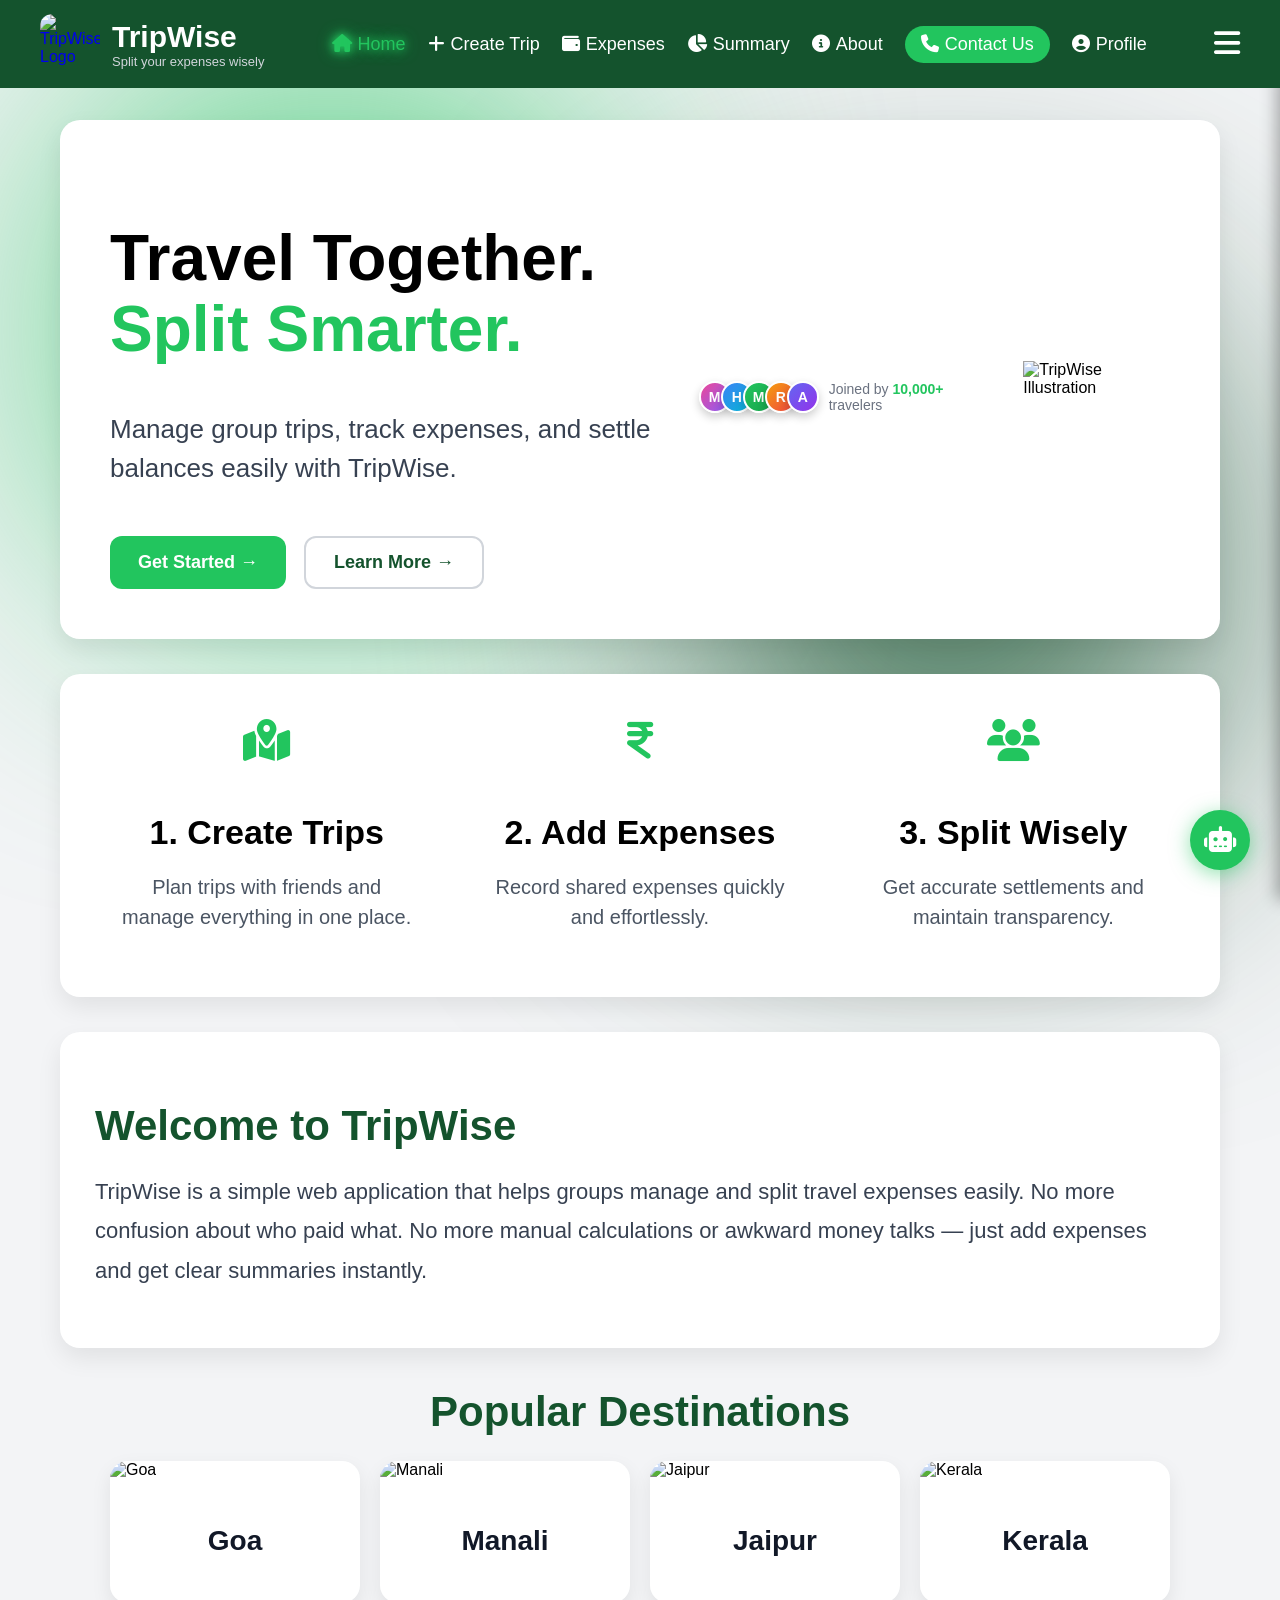
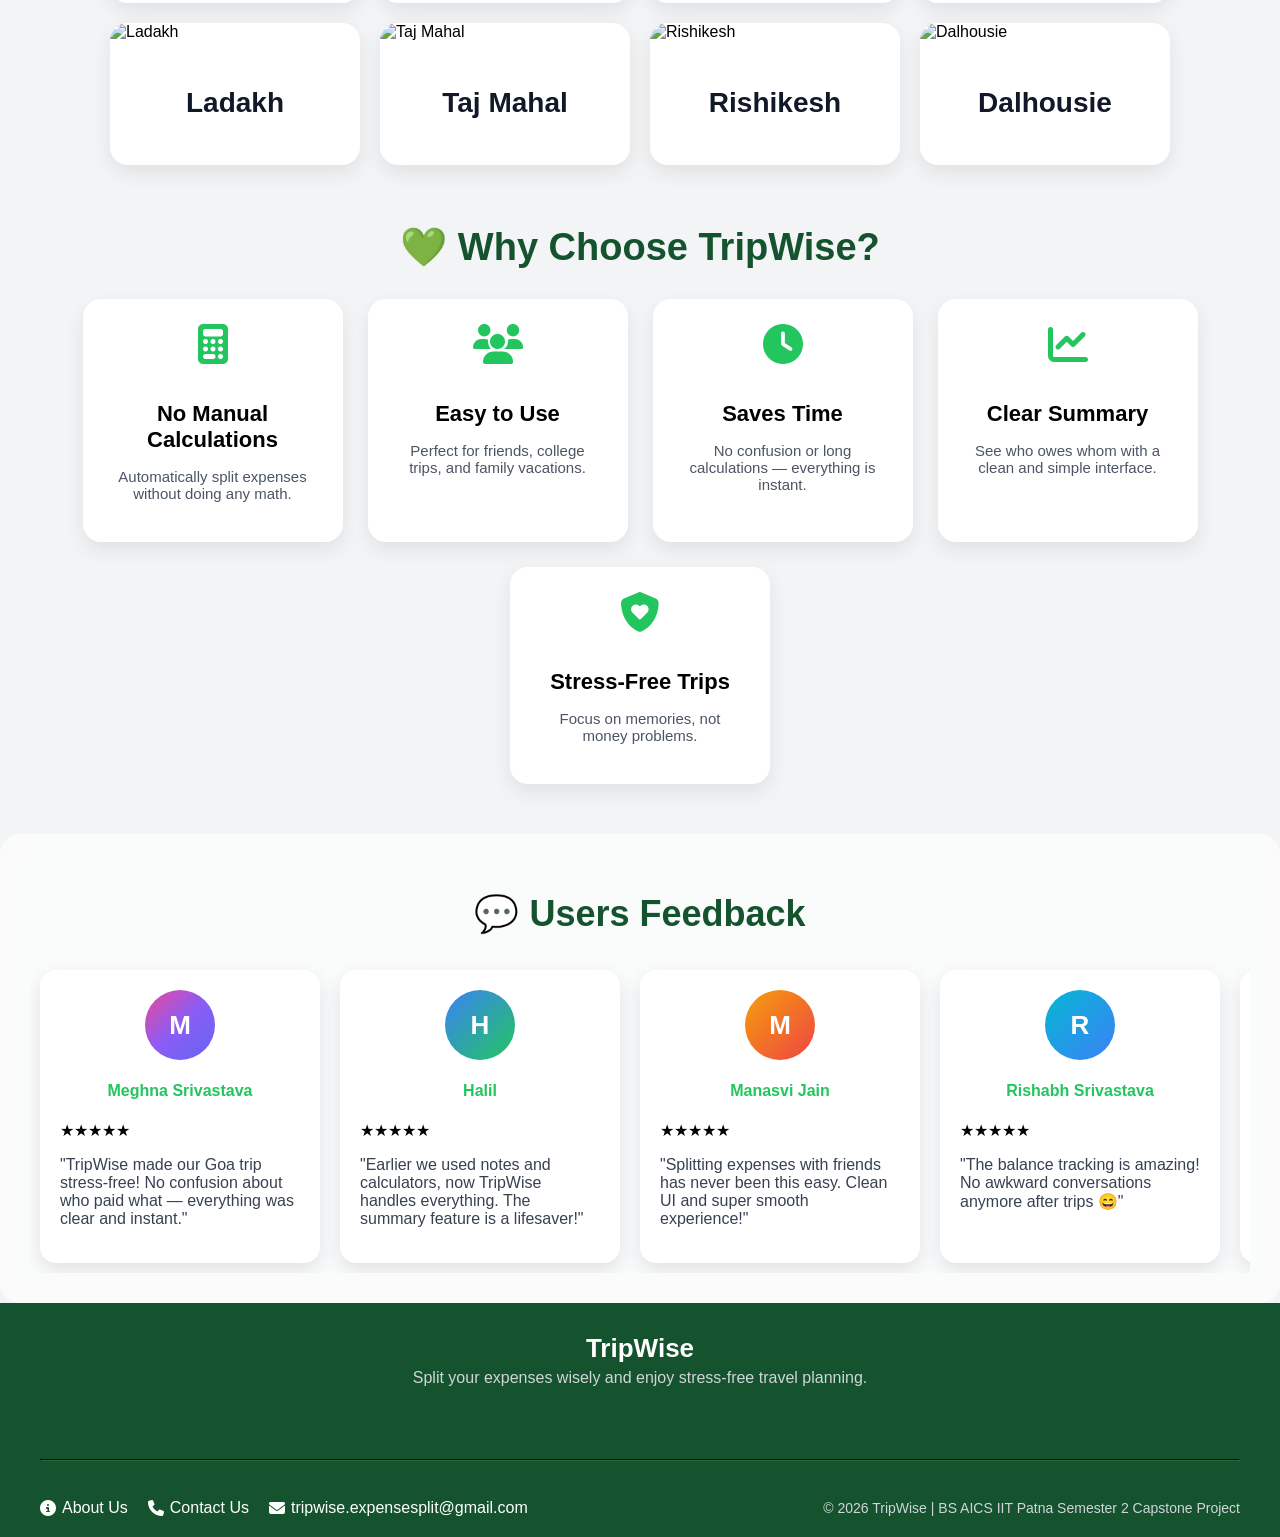
==== index.html @ 63ae978b "Add AI chatbot bubble to all pages" ====
<!DOCTYPE html>
<html lang="en">
<head>
<title>TripWise - Home</title>

<link rel="icon" type="image/png" href="image/logo.png">
<link rel="stylesheet" href="https://cdnjs.cloudflare.com/ajax/libs/font-awesome/6.5.0/css/all.min.css">
<link href="https://unpkg.com/aos@2.3.4/dist/aos.css" rel="stylesheet">

<style>
html, body{
    margin:0;
    padding:0;
    overflow-x:hidden;
}

*{
    box-sizing:border-box;
    font-family:'Segoe UI', sans-serif;
}

body{
    background:#f3f4f6;
    position:relative;
}

/* 🌿 BLUR BACKGROUND */
body::before, body::after{
    content:"";
    position:fixed;
    width:500px;
    height:500px;
    border-radius:50%;
    filter:blur(140px);
    z-index:-2;
    animation:float 14s infinite alternate ease-in-out;
}

body::before{
    background:#22c55e;
    top:80px;
    left:80px;
}

body::after{
    background:#14532d;
    bottom:80px;
    right:80px;
}

@keyframes float{
    0%{transform:translate(0,0);}
    100%{transform:translate(80px,-60px);}
}

/* ✨ FLOATING PARTICLES */
.particles span{
    position:fixed;
    width:6px;
    height:6px;
    background:#22c55e;
    border-radius:50%;
    opacity:0.4;
    animation:move 10s linear infinite;
    z-index:-1;
}

@keyframes move{
    from{transform:translateY(100vh);}
    to{transform:translateY(-10vh);}
}


/* NAVBAR */
nav{
    position:fixed;
    top:0;
    left:0;
    right:0;
    background:#14532d;
    display:flex;
    justify-content:space-between;
    align-items:center;
    padding:14px 40px;
    z-index:1000;
}

.logo{
    display:flex;
    align-items:center;
    gap:12px;
}
.logo {
    text-decoration: none;
}

.logo img{
    width:60px;
    height:60px;
    border-radius:12px;
}

.logo-text h1{
    color:white;
    font-size:30px;
    margin:0;
}

.logo-text p{
    color:#d1d5db;
    font-size:13px;
    margin:0;
}

.nav-links{
    display:flex;
    gap:22px;
    align-items:center;
}

.nav-links a{
    color:white;
    text-decoration:none;
    display:flex;
    align-items:center;
    gap:6px;
    transition:0.3s;
    font-size:18px;
    font-weight:500;
}

/* ✨ NEON HOVER */
.nav-links a:hover,
.nav-links a.active{
    color:#22c55e;
    text-shadow:0 0 8px #22c55e,0 0 15px #22c55e;
}

/* CONTACT BUTTON */
.contact-btn{
    background:#22c55e;
    padding:8px 16px;
    border-radius:20px;
    font-weight:600;
}

.contact-btn:hover{
    background:#16a34a;
    text-shadow:none;
}

.menu-btn{
    color:white;
    font-size:30px;
    cursor:pointer;
}

/* SIDEBAR */
.sidebar{
    position:fixed;
    top:0;
    right:-280px;
    width:280px;
    height:100%;
    background:#14532d;
    padding-top:90px;
    transition:0.4s;
     z-index:999;
            box-shadow:-4px 0 15px rgba(0,0,0,0.3);
}

.sidebar.active{
    right:0;
}

.sidebar a{
    display:block;
    color:white;
    padding:22px 30px;
    text-decoration:none;
    font-size:28px;
    border-bottom:1px solid rgba(255,255,255,0.1);
            transition:0.3s;
}

.sidebar a:hover{
    background:#1c6b3a;
     padding-left:40px;
}

/* MAIN */
.main{
    max-width:1200px;
    margin:120px auto 40px;
    padding:0 20px;
}

/* HERO */
.hero{
    background:white;
    border-radius:20px;
     box-shadow:0 10px 25px rgba(0,0,0,0.08);
    padding:50px;
    display:flex;
    justify-content:space-between;
    align-items:center;
    gap:40px;
}
 .hero-text{
            width:55%;
    display:flex;
    flex-direction:column;

        }
.hero-text h2{
     font-size:64px;
            line-height:1.1;
            margin-bottom:20px;
}

.hero-text span{
    color:#22c55e;
}

.hero-text p{
   font-size:26px;
            color:#374151;
            margin-bottom:30px;
            line-height:1.5;
}
 .buttons{
            display:flex;
            gap:18px;
        }
.buttons button{
    padding:14px 28px;
    border:none;
    border-radius:12px;
    cursor:pointer;
    font-size:18px;
            font-weight:600;
            transition:0.3s;
}

.primary-btn{
    background:#22c55e;
    color:white;
}
 .primary-btn:hover{
            background:#16a34a;
            transform:translateY(-2px);
        }

.secondary-btn{
     background:white;
            color:#14532d;
            border:2px solid #d1d5db !important;
   
}
 .secondary-btn:hover{
            background:#f3f4f6;
        }
       
       
        .hero-text{
    width:55%;
    display:flex;
    flex-direction:column;
    align-items:flex-start; /* ✅ keeps everything left */
}

.trust-wrapper{
    margin-top:auto;   /* pushes it to bottom */
    padding-top:20px;
    display:flex;
    align-items:center;
    gap:12px;
}
/* Profile container */
.trust-users{
    display:flex;
}

/* Each circle */
.user{
    width:32px;
    height:32px;
    border-radius:50%;
   display: flex;
    align-items:center;
    justify-content:center;
    font-size:14px;
    font-weight:bold;
    color:white;
    border:2px solid white;
    margin-left:-10px; /* overlap effect */
    box-shadow:0 4px 10px rgba(0,0,0,0.2);
}

/* First one no overlap */
.user:first-child{
    margin-left:0;
}

.trust-wrapper{
    margin-top:15px;
    
    align-items:center;
    gap:10px;
}
.cta-section{
    display:flex;
    flex-direction:column; /* 👈 forces vertical layout */
    align-items:flex-start; 
    gap:10px;
}


/* Gradient colors */
.u1{background:linear-gradient(135deg,#ec4899,#8b5cf6);}
.u2{background:linear-gradient(135deg,#3b82f6,#06b6d4);}
.u3{background:linear-gradient(135deg,#22c55e,#16a34a);}
.u4{background:linear-gradient(135deg,#f59e0b,#ef4444);}
.u5{background:linear-gradient(135deg,#6366f1,#9333ea);}

/* Text */
.trust-text{
    font-size:14px;
    color:#6b7280;
}

/* Highlight number */
.trust-text b{
    color:#22c55e;
}



 .hero-image img{
            width:420px;
            height:300px;
        }


 .features{
            margin-top:35px;
            background:white;
            border-radius:20px;
            box-shadow:0 10px 25px rgba(0,0,0,0.08);
            padding:35px 20px;
            display:flex;
            justify-content:space-around;
            text-align:center;
        }

        .feature{
            width:30%;
            padding:10px 20px;
        }

        .feature i{
            font-size:42px;
            color:#22c55e;
            margin-bottom:18px;
        }

        .feature h3{
            font-size:34px;
            margin-bottom:12px;
        }

        .feature p{
            color:#4b5563;
            font-size:20px;
            line-height:1.5;
        }

 .welcome{
            margin-top:35px;
            background:white;
            border-radius:20px;
            padding:35px;
            box-shadow:0 10px 25px rgba(0,0,0,0.08);
        }

        .welcome h2{
            font-size:42px;
            margin-bottom:15px;
            color:#14532d;
        }

        .welcome p{
            font-size:22px;
            line-height:1.8;
            color:#374151;
        }
 .destination-section{
            margin-top:40px;
        }

        .destination-section h2{
            text-align:center;
            font-size:42px;
            margin-bottom:25px;
            color:#14532d;
        }

        .destinations{
            display:flex;
            gap:20px;
            justify-content:center;
            flex-wrap:wrap;
        }
        
       
        .card{
            background:white;
            border-radius:18px;
            overflow:hidden;
            width:250px;
            box-shadow:0 8px 20px rgba(0,0,0,0.08);
            transition:0.3s;
            cursor:pointer;
        }

        .card:hover{
            transform:scale(1.08);
        }

        .card img{
            width:100%;
            height:160px;
            object-fit:cover;
        }

        .card h3{
            text-align:center;
            padding:18px;
            font-size:28px;
            color:#111827;
        }

        .why-tripwise{
    width: 80%;
    max-width: 900px;
    margin: 40px auto;
    background: white;
    border-radius: 18px;
    padding: 35px 45px;
    box-shadow: 0 8px 20px rgba(0,0,0,0.08);
    text-align: left;
}
.why-section{
    margin-top:60px;
    text-align:center;
}

.why-section h2{
    font-size:38px;
    color:#14532d;
    margin-bottom:30px;
}

/* Grid layout */
.why-container{
    display:flex;
    flex-wrap:wrap;
    justify-content:center;
    gap:25px;
}

/* Card */
.why-card{
    width:260px;
    background:white;
    border-radius:18px;
    padding:25px;
    box-shadow:0 8px 20px rgba(0,0,0,0.08);
    transition:0.3s;
}

.why-card:hover{
    transform:translateY(-10px);
    box-shadow:0 20px 40px rgba(34,197,94,0.25);
}

.why-card i{
    font-size:40px;
    color:#22c55e;
    margin-bottom:15px;
}

.why-card h3{
    font-size:22px;
    margin-bottom:10px;
}

.why-card p{
    font-size:15px;
    color:#4b5563;
}

.feedback-section{
    margin-top:50px;
    padding:30px;
    background:rgba(255,255,255,0.6);
    backdrop-filter:blur(10px);
    border-radius:20px;
}

.feedback-title{
    text-align:center;
    font-size:36px;
    color:#14532d;
    margin-bottom:25px;
}


/* Horizontal Scroll */
.feedback-container{
    display:flex;
    gap:20px;
    overflow-x:auto;
    padding:10px;

}
/* AVATAR BASE */
.avatar{
    width:70px;
    height:70px;
    border-radius:50%;
    display:flex;
    align-items:center;
    justify-content:center;
    font-size:26px;
    color:white;
    margin:auto;
    margin-bottom:10px;
    font-weight:bold;
    position:relative;
    overflow:hidden;
}

/* GLOW BORDER EFFECT */
.avatar::before{
    content:"";
    position:absolute;
    inset:-3px;
    border-radius:50%;
    background:linear-gradient(45deg,#22c55e,#3b82f6,#ec4899,#22c55e);
    z-index:-1;
    filter:blur(6px);
}

/* SHINE ANIMATION */
.avatar::after{
    content:"";
    position:absolute;
    width:100%;
    height:100%;
    background:linear-gradient(120deg,transparent,rgba(255,255,255,0.5),transparent);
    transform:translateX(-100%);
    
}

@keyframes shine{
    100%{transform:translateX(100%);}
}

/* UNIQUE GRADIENTS */
.meghna{
    background:linear-gradient(135deg,#ec4899,#8b5cf6,#6366f1);
}

.halil{
    background:linear-gradient(135deg,#3b82f6,#22c55e);
}

.manasvi{
    background:linear-gradient(135deg,#f59e0b,#ef4444);
}

.rishabh{
    background:linear-gradient(135deg,#06b6d4,#3b82f6);
}

.atish{
    background:linear-gradient(135deg,#22c55e,#4ade80);
}

/* Hide scrollbar (optional) */
.feedback-container::-webkit-scrollbar{
    display:none;
}

/* Cards */
.feedback-card{
    min-width:280px;
    background:white;
    padding:20px;
    border-radius:16px;
    box-shadow:0 8px 20px rgba(0,0,0,0.1);
    transition:0.3s;
    cursor:pointer;
}

/* Hover popup effect */
.feedback-card:hover{
    transform:translateY(-10px) scale(1.05);
    box-shadow:0 20px 40px rgba(34,197,94,0.3);
}

.feedback-card p{
    font-size:16px;
    color:#374151;
    margin-bottom:15px;
}

.feedback-card h4{
    color:#22c55e;
}
/* FOOTER */
.footer{
    background:#14532d;
    color:white;
    padding:30px 40px 20px;
}

/* CENTER TEXT */
.footer-center{
    text-align:center;
    margin-bottom:15px;
}

.footer-center h2{
    margin:0;
    font-size:26px;
}

.footer-center p{
    margin-top:5px;
    color:#d1d5db;
}

/* BOTTOM ROW */
.footer-bottom{
    display:flex;
    justify-content:space-between;
    align-items:center;
    flex-wrap:wrap;
}

/* LEFT LINKS */
.footer-left{
    display:flex;
    gap:20px;
    flex-wrap:wrap;
}

.footer-left a{
    color:white;
    text-decoration:none;
    display:flex;
    align-items:center;
    gap:6px;
}

.footer-left a:hover{
    color:#22c55e;
}

/* RIGHT TEXT */
.footer-right{
    font-size:14px;
    color:#d1d5db;
}

/* MOBILE RESPONSIVE */
@media(max-width:768px){
    .footer-bottom{
        flex-direction:column;
        gap:10px;
        text-align:center;
    }
}
 
</style>
<link rel="stylesheet" href="css/responsive.css">
</head>

<body>

<!-- PARTICLES -->
<div class="particles">
    <span style="left:10%; animation-delay:0s"></span>
    <span style="left:30%; animation-delay:2s"></span>
    <span style="left:50%; animation-delay:4s"></span>
    <span style="left:70%; animation-delay:1s"></span>
    <span style="left:90%; animation-delay:3s"></span>
</div>



<!-- NAVBAR -->
<nav>
    <a href="index.html" class="logo">
        <img src="image/logo.png" alt="TripWise Logo">
        <div class="logo-text">
            <h1>TripWise</h1>
            <p>Split your expenses wisely</p>
        </div>
        </a>
    

    <div class="nav-links">
        <a href="index.html" class="active"><i class="fa-solid fa-house"></i> Home</a>
        <a href="create_trip.html"><i class="fa-solid fa-plus"></i> Create Trip</a>
        <a href="add_expense.html"><i class="fa-solid fa-wallet"></i> Expenses</a>
        <a href="summary.html"><i class="fa-solid fa-chart-pie"></i> Summary</a>

        <a href="aboutus.html"><i class="fa-solid fa-circle-info"></i> About</a>

        <a href="contact.html" class="contact-btn">
            <i class="fa-solid fa-phone"></i> Contact Us
        </a>

        <a href="create_acc.html">
            <i class="fa-solid fa-circle-user"></i> Profile
        </a>
    </div>

    <div class="menu-btn" onclick="openSidebar()">
        <i class="fa-solid fa-bars"></i>
    </div>
</nav>

<!-- SIDEBAR -->
<div class="sidebar" id="sidebar">
    <a href="index.html">Home</a>
    <a href="create_trip.html">Create Trip</a>
    <a href="add_expense.html">Expenses</a>
    <a href="summary.html">Summary</a>
    <a href="aboutus.html">About</a>
</div>

<!-- MAIN -->

<div class="main">

        <!-- Hero Section -->
        <div class="hero">
            <div class="hero-text">
                <h2>Travel Together.<br><span>Split Smarter.</span></h2>

                <p>
                    Manage group trips, track expenses, and settle balances easily with TripWise.
                </p>
<br>
                <div class="buttons">
                    <button class="primary-btn" onclick="window.location.href='login.html'">Get Started →</button>
                    <button class="secondary-btn" onclick="window.location.href='aboutus.html'">Learn More →</button>
                </div>
            </div>
            <div class="trust-wrapper">

    

    <!-- Profile Icons -->
    <div class="trust-users">
        <div class="user u1">M</div>
        <div class="user u2">H</div>
        <div class="user u3">M</div>
        <div class="user u4">R</div>
        <div class="user u5">A</div>
    </div>

    <!-- Text -->
    <p class="trust-text">
        Joined by <b>10,000+</b> travelers
    </p>

</div>


            <div class="hero-image">
                <img src="image/travel.png" alt="TripWise Illustration"  width="500" height="300">
            </div>
        </div>

        <!-- Features -->
        <div class="features">
            <div class="feature">
                <i class="fa-solid fa-map-location-dot"></i>
                <h3>1. Create Trips</h3>
                <p>Plan trips with friends and manage everything in one place.</p>
            </div>

            <div class="feature">
                <i class="fa-solid fa-indian-rupee-sign"></i>
                <h3>2. Add Expenses</h3>
                <p>Record shared expenses quickly and effortlessly.</p>
            </div>

            <div class="feature">
                <i class="fa-solid fa-users"></i>
                <h3>3. Split Wisely</h3>
                <p>Get accurate settlements and maintain transparency.</p>
            </div>
        </div>

        <!-- Welcome Section BELOW features and ABOVE destinations -->
        <div class="welcome">
            <h2>Welcome to TripWise</h2>
            <p>
                TripWise is a simple web application that helps groups manage and split travel expenses easily.
                No more confusion about who paid what. No more manual calculations or awkward money talks —
                just add expenses and get clear summaries instantly.
            </p>
        </div>

        <!-- Destinations -->
        <div class="destination-section">
            <h2>Popular Destinations</h2>

            <div class="destinations">
                <div class="card"  data-aos="zoom-in">
                    <img src="image/goa.jpg" alt="Goa">
                    <h3>Goa</h3>
                </div>

                <div class="card"  data-aos="zoom-in">
                    <img src="image/manali.jpg" alt="Manali">
                    <h3>Manali</h3>
                </div>

                <div class="card"  data-aos="zoom-in">
                    <img src="image/jaipur.jpg" alt="Jaipur">
                    <h3>Jaipur</h3>
                </div>

                <div class="card"  data-aos="zoom-in">
                    <img src="image/kerala.jpg" alt="Kerala">
                    <h3>Kerala</h3>
                </div>

                <div class="card"  data-aos="zoom-in">
                    <img src="image/ladakh.jpg" alt="Ladakh">
                    <h3>Ladakh</h3>
                </div>

                <div class="card"  data-aos="zoom-in">
                    <img src="image/tajmahal.jpg" alt="Taj Mahal">
                    <h3>Taj Mahal</h3>
                </div>

                <div class="card"  data-aos="zoom-in">
                    <img src="image/rishikesh.jpg" alt="Rishikesh">
                    <h3>Rishikesh</h3>
                </div>

                <div class="card"  data-aos="zoom-in">
                    <img src="image/dalhousie.jpg" alt="Dalhousie">
                    <h3>Dalhousie</h3>
                </div>
            </div>
        </div>

    </div>

    

<div class="why-section">
    <h2>💚 Why Choose TripWise?</h2>

    <div class="why-container">

        <div class="why-card">
            <i class="fa-solid fa-calculator"></i>
            <h3>No Manual Calculations</h3>
            <p>Automatically split expenses without doing any math.</p>
        </div>

        <div class="why-card">
            <i class="fa-solid fa-users"></i>
            <h3>Easy to Use</h3>
            <p>Perfect for friends, college trips, and family vacations.</p>
        </div>

        <div class="why-card">
            <i class="fa-solid fa-clock"></i>
            <h3>Saves Time</h3>
            <p>No confusion or long calculations — everything is instant.</p>
        </div>

        <div class="why-card">
            <i class="fa-solid fa-chart-line"></i>
            <h3>Clear Summary</h3>
            <p>See who owes whom with a clean and simple interface.</p>
        </div>

        <div class="why-card">
            <i class="fa-solid fa-shield-heart"></i>
            <h3>Stress-Free Trips</h3>
            <p>Focus on memories, not money problems.</p>
        </div>

    </div>
</div>


<div class="feedback-section">

    <h2 class="feedback-title">💬 Users Feedback</h2>

    <div class="feedback-container">


        <!-- Cards here -->
        
        <!-- Paste all feedback cards from above -->
         <div class="feedback-card">
            <div class="avatar meghna">M</div>
             <center><h4>  Meghna Srivastava</h4></center>
             <div class="stars">★★★★★</div>
    <p>"TripWise made our Goa trip stress-free! No confusion about who paid what — everything was clear and instant."</p>
   
</div>

<div class="feedback-card">
   <div class="avatar halil">H</div>
      <center><h4>  Halil</h4></center>
       <div class="stars">★★★★★</div>
    <p>"Earlier we used notes and calculators, now TripWise handles everything. The summary feature is a lifesaver!"</p>
</div>

<div class="feedback-card">
   <div class="avatar manasvi">M</div>
    <center><h4>  Manasvi Jain</h4></center>
     <div class="stars">★★★★★</div>
    <p>"Splitting expenses with friends has never been this easy. Clean UI and super smooth experience!"</p>
    
</div>

<div class="feedback-card">
    <div class="avatar rishabh">R</div>
     <center><h4>  Rishabh Srivastava</h4></center>
     <div class="stars">★★★★★</div>
    <p>"The balance tracking is amazing! No awkward conversations anymore after trips 😄"</p>
    
</div>

<div class="feedback-card">
   <div class="avatar atish">A</div>
     <center><h4>  Atish Kumar</h4></center>
     <div class="stars">★★★★★</div>
    <p>"TripWise helped us manage our college trip expenses perfectly. Highly recommended!"</p>
   
    </div>
    
</div>

    </div>

</div>

<!-- FOOTER -->

<footer class="footer">

    <!-- CENTER TAGLINE -->
    <div class="footer-center">
        <h2>TripWise</h2>
        <p>Split your expenses wisely and enjoy stress-free travel planning.</p>
    </div>
<br>
<br>
<hr style="border-color:#1c6b3a; margin:20px 0;">
<br>
    <!-- BOTTOM ROW -->
    <div class="footer-bottom">

        <!-- LEFT -->
        <div class="footer-left">
            <a href="aboutus.html">
                <i class="fa-solid fa-circle-info"></i> About Us
            </a>

            <a href="contact.html">
                <i class="fa-solid fa-phone"></i> Contact Us
            </a>

            <a href="#">
                <i class="fa-solid fa-envelope"></i> tripwise.expensesplit@gmail.com
            </a>
        </div>

        <!-- RIGHT -->
        <div class="footer-right">
            © 2026 TripWise | BS AICS IIT Patna Semester 2 Capstone Project
        </div>

    </div>

</footer>
<script>
function openSidebar(){
    document.getElementById("sidebar").classList.toggle("active");
}
</script>

<script src="https://unpkg.com/aos@2.3.4/dist/aos.js"></script>

<script>
  AOS.init({
    duration: 1000,  // animation speed
    once: true       // animate only once
  });
</script>
<!-- TRIPWISE AI CHAT BUBBLE -->
<div id="chat-bubble" onclick="toggleChat()">
    <i class="fa-solid fa-robot"></i>
</div>

<div id="chat-window">
    <div id="chat-header">
        <span><i class="fa-solid fa-robot"></i> TripWise AI</span>
        <span onclick="toggleChat()" style="cursor:pointer;">✕</span>
    </div>
    <div id="chat-messages">
        <div class="bot-msg">👋 Hi! I'm TripWise AI.<br>Ask me about splitting expenses or travel budgeting!</div>
    </div>
    <div id="chat-input-area">
        <input type="text" id="chat-input" placeholder="Ask something..." onkeydown="if(event.key==='Enter') sendMessage()">
        <button onclick="sendMessage()"><i class="fa-solid fa-paper-plane"></i></button>
    </div>
</div>

<style>
#chat-bubble{position:fixed;bottom:30px;right:30px;width:60px;height:60px;background:#22c55e;border-radius:50%;display:flex;align-items:center;justify-content:center;font-size:26px;color:white;cursor:pointer;box-shadow:0 4px 20px rgba(34,197,94,0.5);z-index:9999;transition:transform 0.3s;}
#chat-bubble:hover{transform:scale(1.1);}
#chat-window{display:none;position:fixed;bottom:100px;right:30px;width:340px;height:460px;background:white;border-radius:20px;box-shadow:0 10px 40px rgba(0,0,0,0.15);z-index:9998;flex-direction:column;overflow:hidden;}
#chat-window.open{display:flex;}
#chat-header{background:#14532d;color:white;padding:14px 18px;font-size:16px;font-weight:600;display:flex;justify-content:space-between;align-items:center;}
#chat-messages{flex:1;padding:16px;overflow-y:auto;display:flex;flex-direction:column;gap:10px;}
.bot-msg{background:#f0fdf4;border:1px solid #bbf7d0;color:#14532d;padding:10px 14px;border-radius:14px 14px 14px 0;font-size:14px;max-width:85%;line-height:1.5;}
.user-msg{background:#22c55e;color:white;padding:10px 14px;border-radius:14px 14px 0 14px;font-size:14px;max-width:85%;align-self:flex-end;}
.thinking-msg{background:#f3f4f6;color:#6b7280;padding:10px 14px;border-radius:14px;font-size:13px;font-style:italic;}
#chat-input-area{display:flex;padding:12px;border-top:1px solid #e5e7eb;gap:8px;}
#chat-input{flex:1;padding:10px 14px;border:1px solid #d1d5db;border-radius:20px;font-size:14px;outline:none;}
#chat-input:focus{border-color:#22c55e;}
#chat-input-area button{background:#22c55e;color:white;border:none;width:40px;height:40px;border-radius:50%;cursor:pointer;font-size:15px;margin-top:0;padding:0;display:flex;align-items:center;justify-content:center;}
</style>

<script>
function toggleChat(){
    document.getElementById('chat-window').classList.toggle('open');
}
async function sendMessage(){
    const input=document.getElementById('chat-input');
    const messages=document.getElementById('chat-messages');
    const userText=input.value.trim();
    if(!userText) return;
    messages.innerHTML+=`<div class="user-msg">${userText}</div>`;
    input.value='';
    messages.innerHTML+=`<div class="thinking-msg" id="thinking">TripWise AI is thinking...</div>`;
    messages.scrollTop=messages.scrollHeight;
    try{
        const response=await fetch('http://127.0.0.1:8000/api/chatbot/',{
            method:'POST',
            headers:{'Content-Type':'application/json'},
            body:JSON.stringify({message:userText})
        });
        const data=await response.json();
        document.getElementById('thinking').remove();
        messages.innerHTML+=`<div class="bot-msg">${data.reply}</div>`;
    }catch(error){
        document.getElementById('thinking').remove();
        messages.innerHTML+=`<div class="bot-msg">⚠️ Could not connect.?</div>`;
    }
    messages.scrollTop=messages.scrollHeight;
}
</script>
</body>
</html>
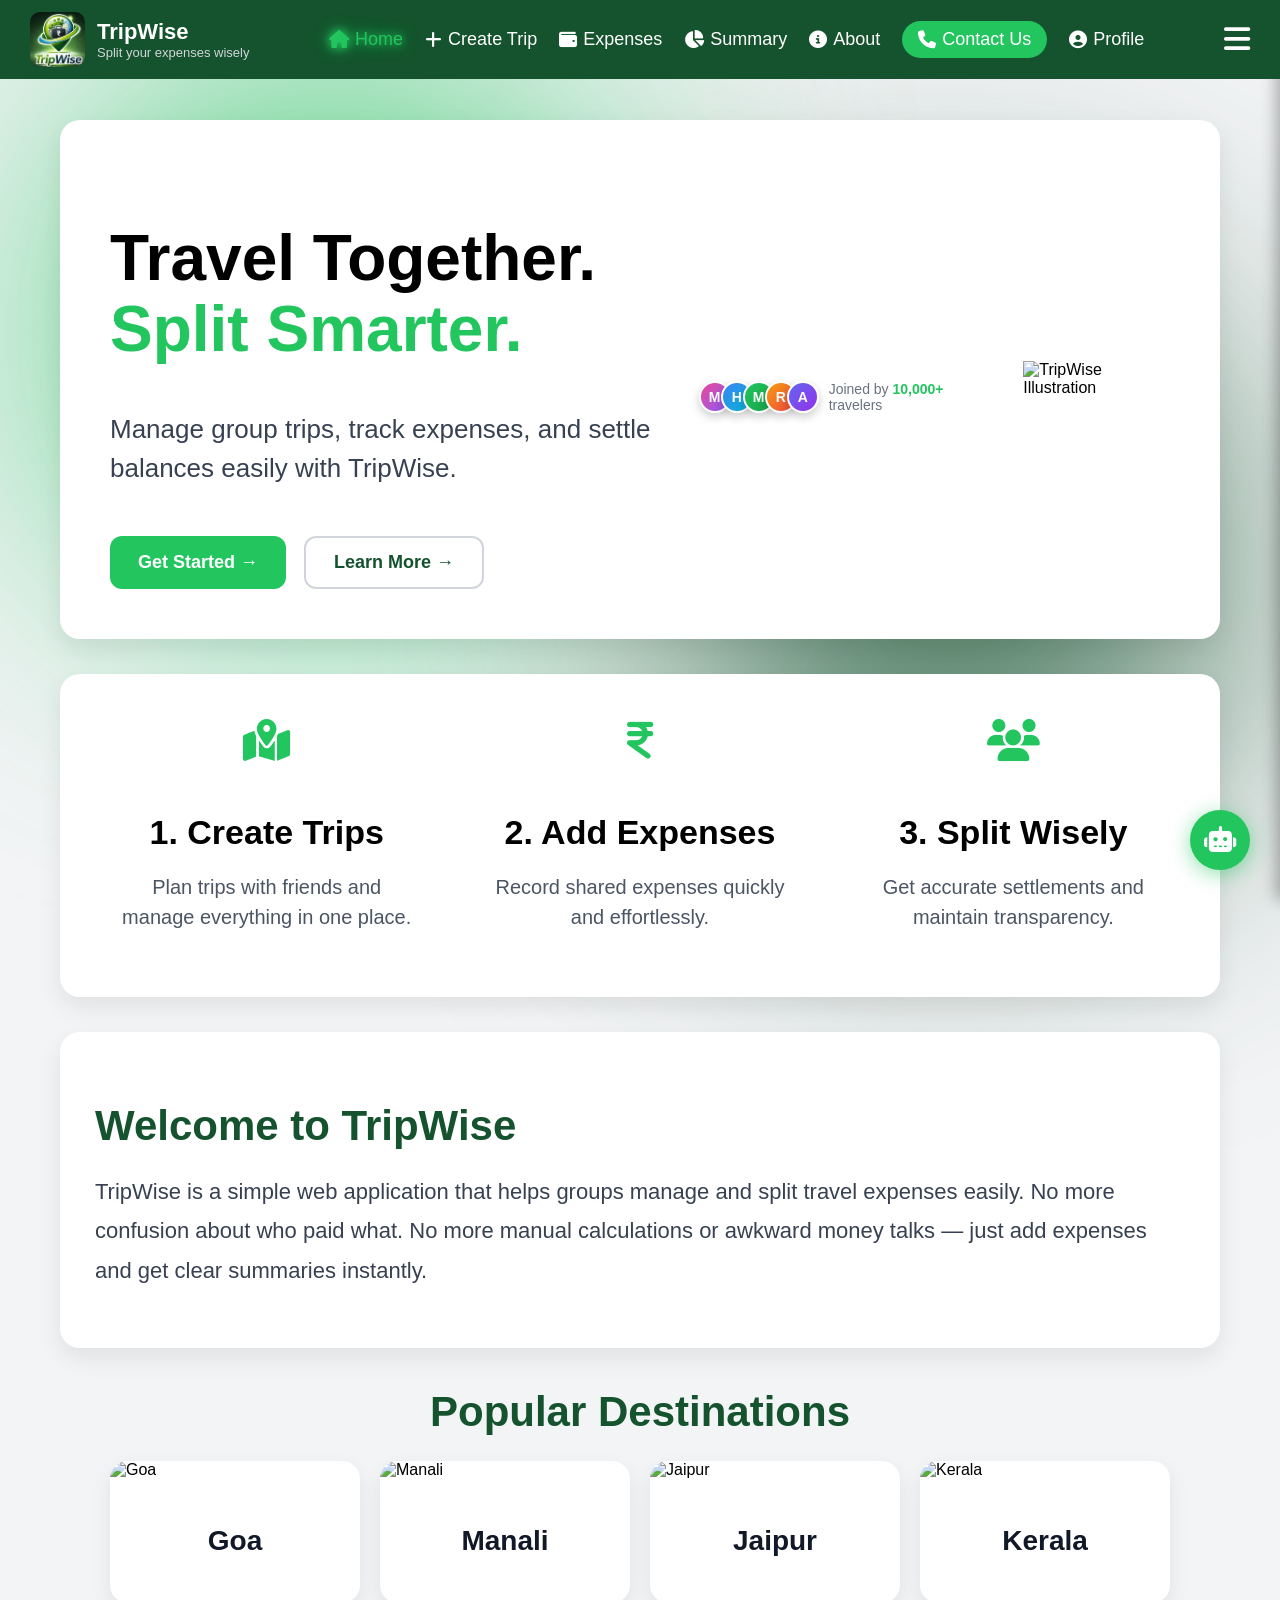
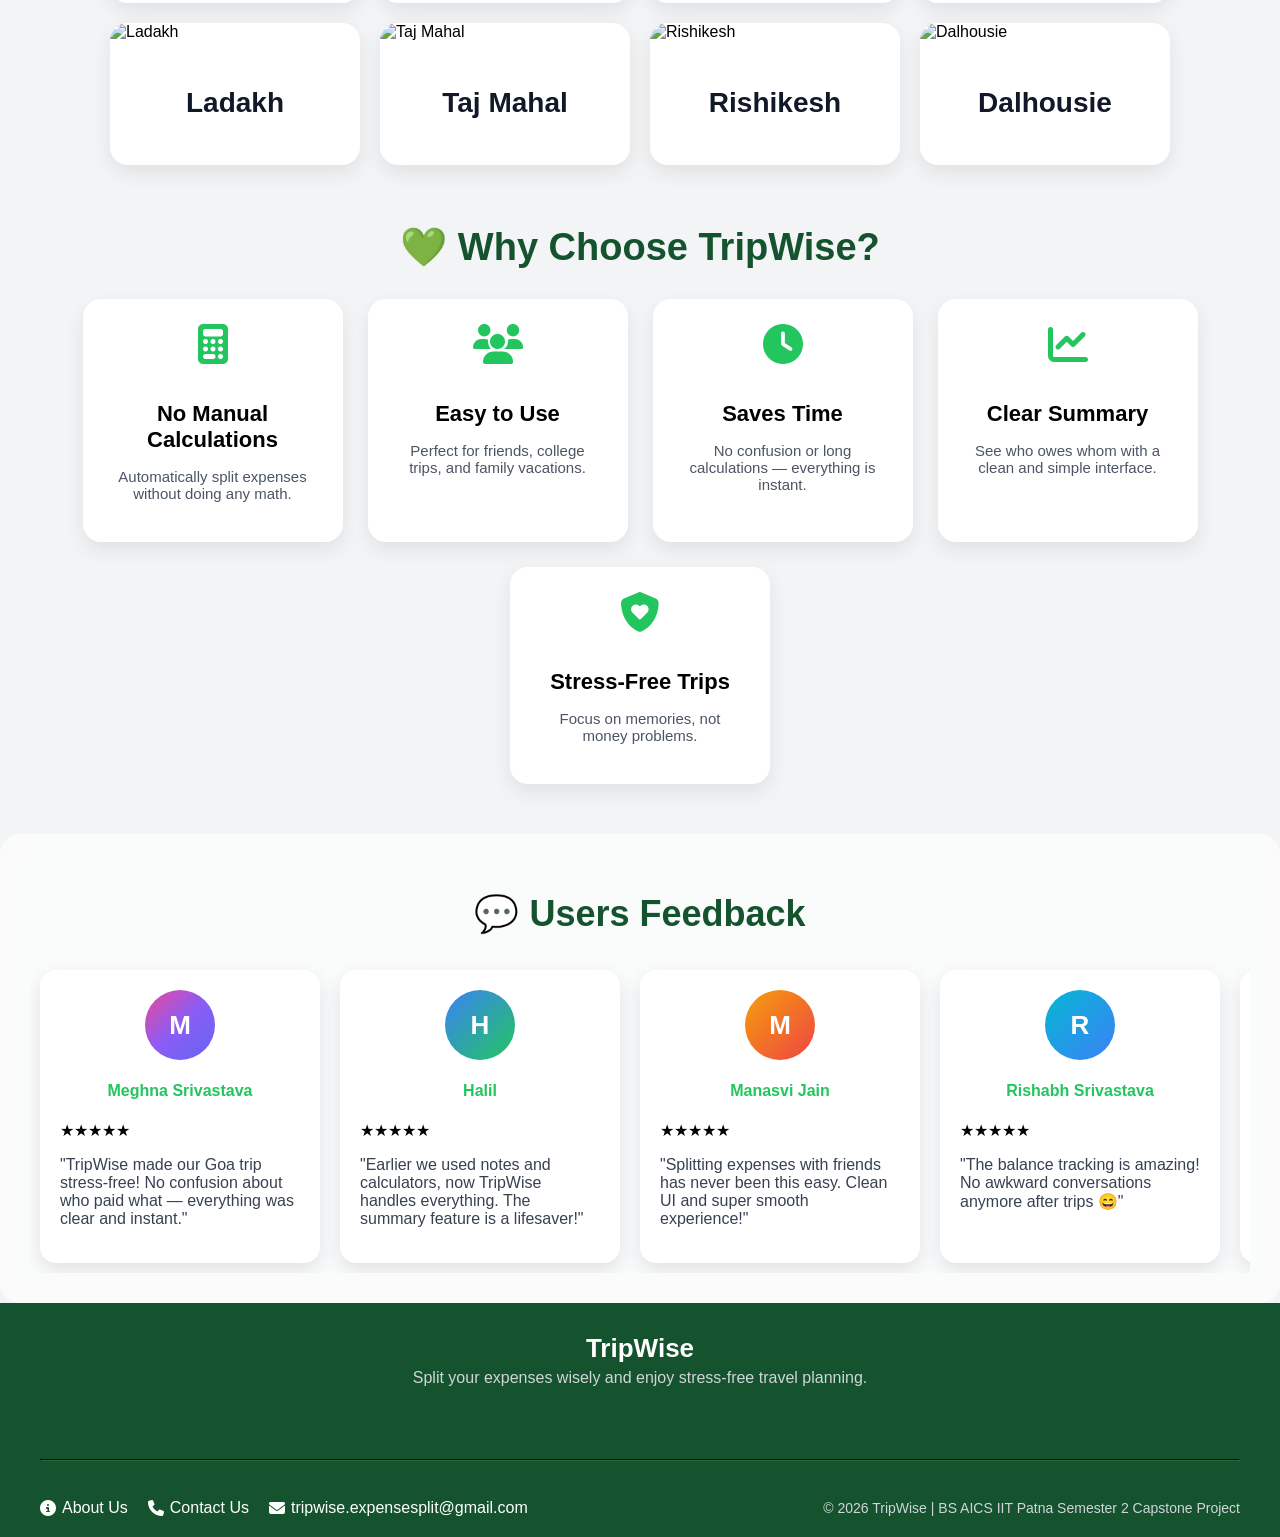
==== commit 1c3bb2ca: "Changed the logo" ====
--- a/index.html
+++ b/index.html
@@ -75,13 +75,14 @@
 nav{
     position:fixed;
     top:0;
+    width:100%;
     left:0;
     right:0;
     background:#14532d;
     display:flex;
     justify-content:space-between;
     align-items:center;
-    padding:14px 40px;
+    padding:12px 30px;
     z-index:1000;
 }
 
@@ -89,20 +90,19 @@
     display:flex;
     align-items:center;
     gap:12px;
-}
-.logo {
     text-decoration: none;
 }
 
 .logo img{
-    width:60px;
-    height:60px;
-    border-radius:12px;
+    width: 55px;
+    height: 55px;
+    object-fit: cover;
+    border-radius: 10px;
 }
 
 .logo-text h1{
     color:white;
-    font-size:30px;
+    font-size:22px;
     margin:0;
 }
 
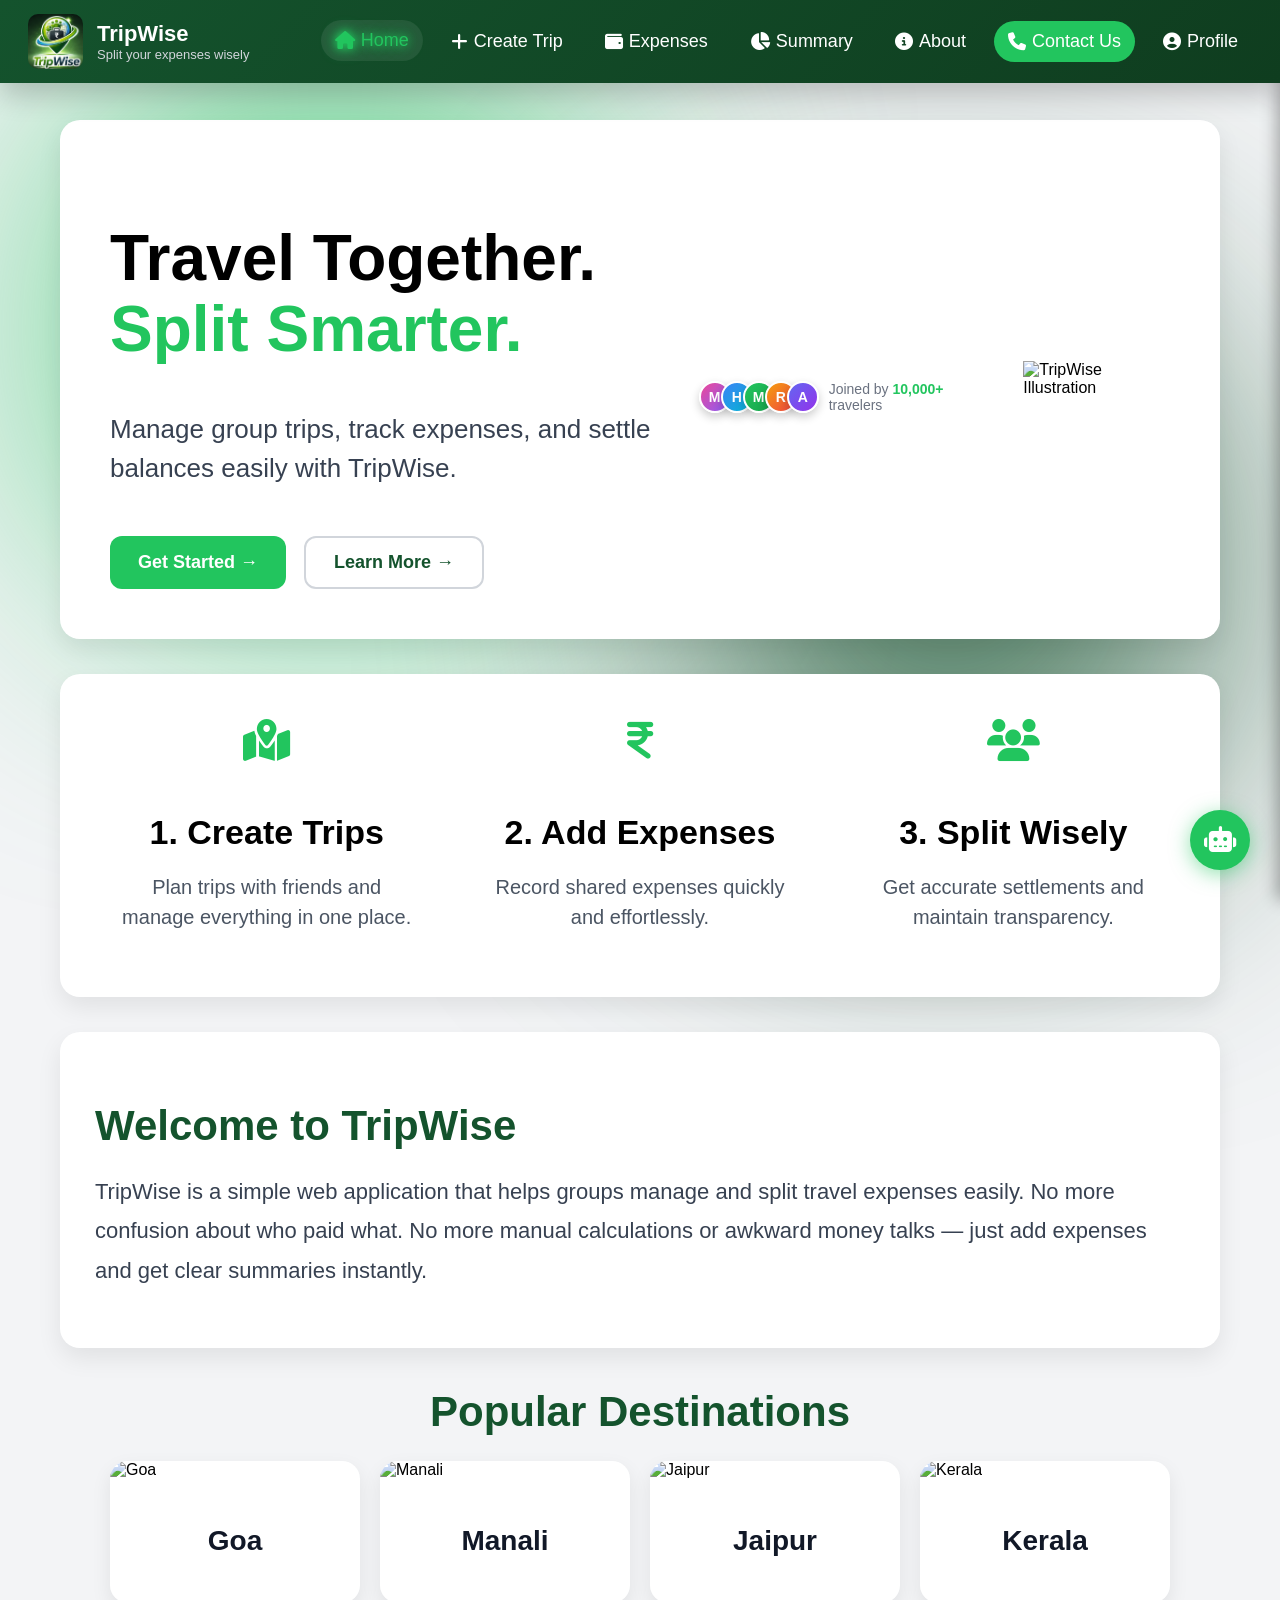
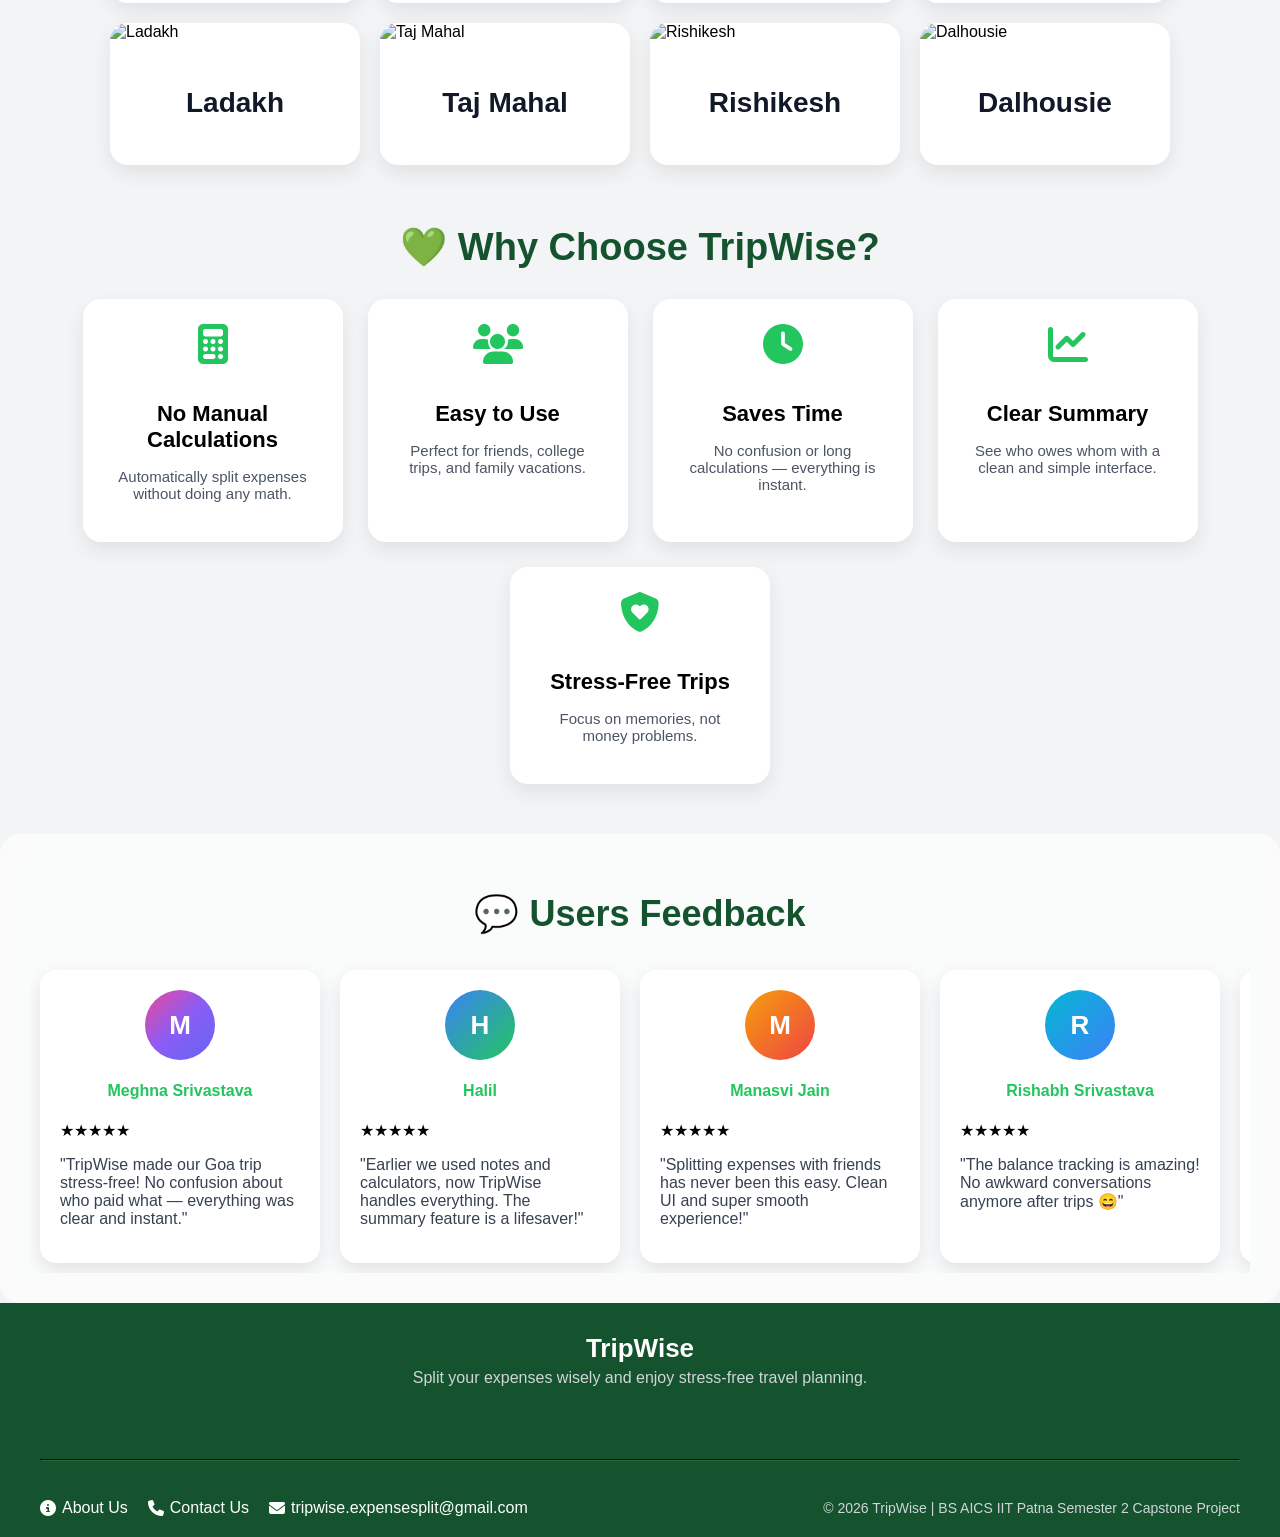
==== commit c6a0cd9f: "Updated navbar design" ====
--- a/index.html
+++ b/index.html
@@ -1,751 +1,796 @@
 <!DOCTYPE html>
 <html lang="en">
+
 <head>
-<title>TripWise - Home</title>
-
-<link rel="icon" type="image/png" href="image/logo.png">
-<link rel="stylesheet" href="https://cdnjs.cloudflare.com/ajax/libs/font-awesome/6.5.0/css/all.min.css">
-<link href="https://unpkg.com/aos@2.3.4/dist/aos.css" rel="stylesheet">
-
-<style>
-html, body{
-    margin:0;
-    padding:0;
-    overflow-x:hidden;
-}
-
-*{
-    box-sizing:border-box;
-    font-family:'Segoe UI', sans-serif;
-}
-
-body{
-    background:#f3f4f6;
-    position:relative;
-}
-
-/* 🌿 BLUR BACKGROUND */
-body::before, body::after{
-    content:"";
-    position:fixed;
-    width:500px;
-    height:500px;
-    border-radius:50%;
-    filter:blur(140px);
-    z-index:-2;
-    animation:float 14s infinite alternate ease-in-out;
-}
-
-body::before{
-    background:#22c55e;
-    top:80px;
-    left:80px;
-}
-
-body::after{
-    background:#14532d;
-    bottom:80px;
-    right:80px;
-}
-
-@keyframes float{
-    0%{transform:translate(0,0);}
-    100%{transform:translate(80px,-60px);}
-}
-
-/* ✨ FLOATING PARTICLES */
-.particles span{
-    position:fixed;
-    width:6px;
-    height:6px;
-    background:#22c55e;
-    border-radius:50%;
-    opacity:0.4;
-    animation:move 10s linear infinite;
-    z-index:-1;
-}
-
-@keyframes move{
-    from{transform:translateY(100vh);}
-    to{transform:translateY(-10vh);}
-}
-
-
-/* NAVBAR */
-nav{
-    position:fixed;
-    top:0;
-    width:100%;
-    left:0;
-    right:0;
-    background:#14532d;
-    display:flex;
-    justify-content:space-between;
-    align-items:center;
-    padding:12px 30px;
-    z-index:1000;
-}
-
-.logo{
-    display:flex;
-    align-items:center;
-    gap:12px;
-    text-decoration: none;
-}
-
-.logo img{
-    width: 55px;
-    height: 55px;
-    object-fit: cover;
-    border-radius: 10px;
-}
-
-.logo-text h1{
-    color:white;
-    font-size:22px;
-    margin:0;
-}
-
-.logo-text p{
-    color:#d1d5db;
-    font-size:13px;
-    margin:0;
-}
-
-.nav-links{
-    display:flex;
-    gap:22px;
-    align-items:center;
-}
-
-.nav-links a{
-    color:white;
-    text-decoration:none;
-    display:flex;
-    align-items:center;
-    gap:6px;
-    transition:0.3s;
-    font-size:18px;
-    font-weight:500;
-}
-
-/* ✨ NEON HOVER */
-.nav-links a:hover,
-.nav-links a.active{
-    color:#22c55e;
-    text-shadow:0 0 8px #22c55e,0 0 15px #22c55e;
-}
-
-/* CONTACT BUTTON */
-.contact-btn{
-    background:#22c55e;
-    padding:8px 16px;
-    border-radius:20px;
-    font-weight:600;
-}
-
-.contact-btn:hover{
-    background:#16a34a;
-    text-shadow:none;
-}
-
-.menu-btn{
-    color:white;
-    font-size:30px;
-    cursor:pointer;
-}
-
-/* SIDEBAR */
-.sidebar{
-    position:fixed;
-    top:0;
-    right:-280px;
-    width:280px;
-    height:100%;
-    background:#14532d;
-    padding-top:90px;
-    transition:0.4s;
-     z-index:999;
-            box-shadow:-4px 0 15px rgba(0,0,0,0.3);
-}
-
-.sidebar.active{
-    right:0;
-}
-
-.sidebar a{
-    display:block;
-    color:white;
-    padding:22px 30px;
-    text-decoration:none;
-    font-size:28px;
-    border-bottom:1px solid rgba(255,255,255,0.1);
-            transition:0.3s;
-}
-
-.sidebar a:hover{
-    background:#1c6b3a;
-     padding-left:40px;
-}
-
-/* MAIN */
-.main{
-    max-width:1200px;
-    margin:120px auto 40px;
-    padding:0 20px;
-}
-
-/* HERO */
-.hero{
-    background:white;
-    border-radius:20px;
-     box-shadow:0 10px 25px rgba(0,0,0,0.08);
-    padding:50px;
-    display:flex;
-    justify-content:space-between;
-    align-items:center;
-    gap:40px;
-}
- .hero-text{
-            width:55%;
-    display:flex;
-    flex-direction:column;
-
-        }
-.hero-text h2{
-     font-size:64px;
-            line-height:1.1;
-            margin-bottom:20px;
-}
-
-.hero-text span{
-    color:#22c55e;
-}
-
-.hero-text p{
-   font-size:26px;
-            color:#374151;
-            margin-bottom:30px;
-            line-height:1.5;
-}
- .buttons{
-            display:flex;
-            gap:18px;
-        }
-.buttons button{
-    padding:14px 28px;
-    border:none;
-    border-radius:12px;
-    cursor:pointer;
-    font-size:18px;
-            font-weight:600;
-            transition:0.3s;
-}
-
-.primary-btn{
-    background:#22c55e;
-    color:white;
-}
- .primary-btn:hover{
-            background:#16a34a;
-            transform:translateY(-2px);
-        }
-
-.secondary-btn{
-     background:white;
-            color:#14532d;
-            border:2px solid #d1d5db !important;
-   
-}
- .secondary-btn:hover{
-            background:#f3f4f6;
-        }
-       
-       
-        .hero-text{
-    width:55%;
-    display:flex;
-    flex-direction:column;
-    align-items:flex-start; /* ✅ keeps everything left */
-}
-
-.trust-wrapper{
-    margin-top:auto;   /* pushes it to bottom */
-    padding-top:20px;
-    display:flex;
-    align-items:center;
-    gap:12px;
-}
-/* Profile container */
-.trust-users{
-    display:flex;
-}
-
-/* Each circle */
-.user{
-    width:32px;
-    height:32px;
-    border-radius:50%;
-   display: flex;
-    align-items:center;
-    justify-content:center;
-    font-size:14px;
-    font-weight:bold;
-    color:white;
-    border:2px solid white;
-    margin-left:-10px; /* overlap effect */
-    box-shadow:0 4px 10px rgba(0,0,0,0.2);
-}
-
-/* First one no overlap */
-.user:first-child{
-    margin-left:0;
-}
-
-.trust-wrapper{
-    margin-top:15px;
-    
-    align-items:center;
-    gap:10px;
-}
-.cta-section{
-    display:flex;
-    flex-direction:column; /* 👈 forces vertical layout */
-    align-items:flex-start; 
-    gap:10px;
-}
-
-
-/* Gradient colors */
-.u1{background:linear-gradient(135deg,#ec4899,#8b5cf6);}
-.u2{background:linear-gradient(135deg,#3b82f6,#06b6d4);}
-.u3{background:linear-gradient(135deg,#22c55e,#16a34a);}
-.u4{background:linear-gradient(135deg,#f59e0b,#ef4444);}
-.u5{background:linear-gradient(135deg,#6366f1,#9333ea);}
-
-/* Text */
-.trust-text{
-    font-size:14px;
-    color:#6b7280;
-}
-
-/* Highlight number */
-.trust-text b{
-    color:#22c55e;
-}
-
-
-
- .hero-image img{
-            width:420px;
-            height:300px;
-        }
-
-
- .features{
-            margin-top:35px;
-            background:white;
-            border-radius:20px;
-            box-shadow:0 10px 25px rgba(0,0,0,0.08);
-            padding:35px 20px;
-            display:flex;
-            justify-content:space-around;
-            text-align:center;
-        }
-
-        .feature{
-            width:30%;
-            padding:10px 20px;
-        }
-
-        .feature i{
-            font-size:42px;
-            color:#22c55e;
-            margin-bottom:18px;
-        }
-
-        .feature h3{
-            font-size:34px;
-            margin-bottom:12px;
-        }
-
-        .feature p{
-            color:#4b5563;
-            font-size:20px;
-            line-height:1.5;
-        }
-
- .welcome{
-            margin-top:35px;
-            background:white;
-            border-radius:20px;
-            padding:35px;
-            box-shadow:0 10px 25px rgba(0,0,0,0.08);
-        }
-
-        .welcome h2{
-            font-size:42px;
-            margin-bottom:15px;
-            color:#14532d;
-        }
-
-        .welcome p{
-            font-size:22px;
-            line-height:1.8;
-            color:#374151;
-        }
- .destination-section{
-            margin-top:40px;
-        }
-
-        .destination-section h2{
-            text-align:center;
-            font-size:42px;
-            margin-bottom:25px;
-            color:#14532d;
-        }
-
-        .destinations{
-            display:flex;
-            gap:20px;
-            justify-content:center;
-            flex-wrap:wrap;
-        }
-        
-       
-        .card{
-            background:white;
-            border-radius:18px;
-            overflow:hidden;
-            width:250px;
-            box-shadow:0 8px 20px rgba(0,0,0,0.08);
-            transition:0.3s;
-            cursor:pointer;
-        }
-
-        .card:hover{
-            transform:scale(1.08);
-        }
-
-        .card img{
-            width:100%;
-            height:160px;
-            object-fit:cover;
-        }
-
-        .card h3{
-            text-align:center;
-            padding:18px;
-            font-size:28px;
-            color:#111827;
-        }
-
-        .why-tripwise{
-    width: 80%;
-    max-width: 900px;
-    margin: 40px auto;
-    background: white;
-    border-radius: 18px;
-    padding: 35px 45px;
-    box-shadow: 0 8px 20px rgba(0,0,0,0.08);
-    text-align: left;
-}
-.why-section{
-    margin-top:60px;
-    text-align:center;
-}
-
-.why-section h2{
-    font-size:38px;
-    color:#14532d;
-    margin-bottom:30px;
-}
-
-/* Grid layout */
-.why-container{
-    display:flex;
-    flex-wrap:wrap;
-    justify-content:center;
-    gap:25px;
-}
-
-/* Card */
-.why-card{
-    width:260px;
-    background:white;
-    border-radius:18px;
-    padding:25px;
-    box-shadow:0 8px 20px rgba(0,0,0,0.08);
-    transition:0.3s;
-}
-
-.why-card:hover{
-    transform:translateY(-10px);
-    box-shadow:0 20px 40px rgba(34,197,94,0.25);
-}
-
-.why-card i{
-    font-size:40px;
-    color:#22c55e;
-    margin-bottom:15px;
-}
-
-.why-card h3{
-    font-size:22px;
-    margin-bottom:10px;
-}
-
-.why-card p{
-    font-size:15px;
-    color:#4b5563;
-}
-
-.feedback-section{
-    margin-top:50px;
-    padding:30px;
-    background:rgba(255,255,255,0.6);
-    backdrop-filter:blur(10px);
-    border-radius:20px;
-}
-
-.feedback-title{
-    text-align:center;
-    font-size:36px;
-    color:#14532d;
-    margin-bottom:25px;
-}
-
-
-/* Horizontal Scroll */
-.feedback-container{
-    display:flex;
-    gap:20px;
-    overflow-x:auto;
-    padding:10px;
-
-}
-/* AVATAR BASE */
-.avatar{
-    width:70px;
-    height:70px;
-    border-radius:50%;
-    display:flex;
-    align-items:center;
-    justify-content:center;
-    font-size:26px;
-    color:white;
-    margin:auto;
-    margin-bottom:10px;
-    font-weight:bold;
-    position:relative;
-    overflow:hidden;
-}
-
-/* GLOW BORDER EFFECT */
-.avatar::before{
-    content:"";
-    position:absolute;
-    inset:-3px;
-    border-radius:50%;
-    background:linear-gradient(45deg,#22c55e,#3b82f6,#ec4899,#22c55e);
-    z-index:-1;
-    filter:blur(6px);
-}
-
-/* SHINE ANIMATION */
-.avatar::after{
-    content:"";
-    position:absolute;
-    width:100%;
-    height:100%;
-    background:linear-gradient(120deg,transparent,rgba(255,255,255,0.5),transparent);
-    transform:translateX(-100%);
-    
-}
-
-@keyframes shine{
-    100%{transform:translateX(100%);}
-}
-
-/* UNIQUE GRADIENTS */
-.meghna{
-    background:linear-gradient(135deg,#ec4899,#8b5cf6,#6366f1);
-}
-
-.halil{
-    background:linear-gradient(135deg,#3b82f6,#22c55e);
-}
-
-.manasvi{
-    background:linear-gradient(135deg,#f59e0b,#ef4444);
-}
-
-.rishabh{
-    background:linear-gradient(135deg,#06b6d4,#3b82f6);
-}
-
-.atish{
-    background:linear-gradient(135deg,#22c55e,#4ade80);
-}
-
-/* Hide scrollbar (optional) */
-.feedback-container::-webkit-scrollbar{
-    display:none;
-}
-
-/* Cards */
-.feedback-card{
-    min-width:280px;
-    background:white;
-    padding:20px;
-    border-radius:16px;
-    box-shadow:0 8px 20px rgba(0,0,0,0.1);
-    transition:0.3s;
-    cursor:pointer;
-}
-
-/* Hover popup effect */
-.feedback-card:hover{
-    transform:translateY(-10px) scale(1.05);
-    box-shadow:0 20px 40px rgba(34,197,94,0.3);
-}
-
-.feedback-card p{
-    font-size:16px;
-    color:#374151;
-    margin-bottom:15px;
-}
-
-.feedback-card h4{
-    color:#22c55e;
-}
-/* FOOTER */
-.footer{
-    background:#14532d;
-    color:white;
-    padding:30px 40px 20px;
-}
-
-/* CENTER TEXT */
-.footer-center{
-    text-align:center;
-    margin-bottom:15px;
-}
-
-.footer-center h2{
-    margin:0;
-    font-size:26px;
-}
-
-.footer-center p{
-    margin-top:5px;
-    color:#d1d5db;
-}
-
-/* BOTTOM ROW */
-.footer-bottom{
-    display:flex;
-    justify-content:space-between;
-    align-items:center;
-    flex-wrap:wrap;
-}
-
-/* LEFT LINKS */
-.footer-left{
-    display:flex;
-    gap:20px;
-    flex-wrap:wrap;
-}
-
-.footer-left a{
-    color:white;
-    text-decoration:none;
-    display:flex;
-    align-items:center;
-    gap:6px;
-}
-
-.footer-left a:hover{
-    color:#22c55e;
-}
-
-/* RIGHT TEXT */
-.footer-right{
-    font-size:14px;
-    color:#d1d5db;
-}
-
-/* MOBILE RESPONSIVE */
-@media(max-width:768px){
-    .footer-bottom{
-        flex-direction:column;
-        gap:10px;
-        text-align:center;
-    }
-}
- 
-</style>
-<link rel="stylesheet" href="css/responsive.css">
+    <title>TripWise - Home</title>
+    <meta name="viewport" content="width=device-width, initial-scale=1.0">
+
+    <link rel="icon" type="image/png" href="image/logo.png">
+    <link rel="stylesheet" href="https://cdnjs.cloudflare.com/ajax/libs/font-awesome/6.5.0/css/all.min.css">
+    <link href="https://unpkg.com/aos@2.3.4/dist/aos.css" rel="stylesheet">
+
+    <style>
+        html,
+        body {
+            margin: 0;
+            padding: 0;
+            overflow-x: hidden;
+        }
+
+        * {
+            box-sizing: border-box;
+            font-family: 'Segoe UI', sans-serif;
+        }
+
+        body {
+            background: #f3f4f6;
+            position: relative;
+        }
+
+        /* 🌿 BLUR BACKGROUND */
+        body::before,
+        body::after {
+            content: "";
+            position: fixed;
+            width: 500px;
+            height: 500px;
+            border-radius: 50%;
+            filter: blur(140px);
+            z-index: -2;
+            animation: float 14s infinite alternate ease-in-out;
+        }
+
+        body::before {
+            background: #22c55e;
+            top: 80px;
+            left: 80px;
+        }
+
+        body::after {
+            background: #14532d;
+            bottom: 80px;
+            right: 80px;
+        }
+
+        @keyframes float {
+            0% {
+                transform: translate(0, 0);
+            }
+
+            100% {
+                transform: translate(80px, -60px);
+            }
+        }
+
+        /* ✨ FLOATING PARTICLES */
+        .particles span {
+            position: fixed;
+            width: 6px;
+            height: 6px;
+            background: #22c55e;
+            border-radius: 50%;
+            opacity: 0.4;
+            animation: move 10s linear infinite;
+            z-index: -1;
+        }
+
+        @keyframes move {
+            from {
+                transform: translateY(100vh);
+            }
+
+            to {
+                transform: translateY(-10vh);
+            }
+        }
+
+
+        /* NAVBAR */
+        nav {
+            position: fixed;
+            top: 0;
+            width: 100%;
+            left: 0;
+            right: 0;
+            background: #14532d;
+            display: flex;
+            justify-content: space-between;
+            align-items: center;
+            padding: 12px 30px;
+            z-index: 1000;
+        }
+
+        .logo {
+            display: flex;
+            align-items: center;
+            gap: 12px;
+            text-decoration: none;
+        }
+
+        .logo img {
+            width: 55px;
+            height: 55px;
+            object-fit: cover;
+            border-radius: 10px;
+        }
+
+        .logo-text h1 {
+            color: white;
+            font-size: 22px;
+            margin: 0;
+        }
+
+        .logo-text p {
+            color: #d1d5db;
+            font-size: 13px;
+            margin: 0;
+        }
+
+        .nav-links {
+            display: flex;
+            gap: 22px;
+            align-items: center;
+        }
+
+        .nav-links a {
+            color: white;
+            text-decoration: none;
+            display: flex;
+            align-items: center;
+            gap: 6px;
+            transition: 0.3s;
+            font-size: 18px;
+            font-weight: 500;
+        }
+
+        /* ✨ NEON HOVER */
+        .nav-links a:hover,
+        .nav-links a.active {
+            color: #22c55e;
+            text-shadow: 0 0 8px #22c55e, 0 0 15px #22c55e;
+        }
+
+        /* CONTACT BUTTON */
+        .contact-btn {
+            background: #22c55e;
+            padding: 8px 16px;
+            border-radius: 20px;
+            font-weight: 600;
+        }
+
+        .contact-btn:hover {
+            background: #16a34a;
+            text-shadow: none;
+        }
+
+        .menu-btn {
+            color: white;
+            font-size: 30px;
+            cursor: pointer;
+        }
+
+        /* SIDEBAR */
+        .sidebar {
+            position: fixed;
+            top: 0;
+            right: -280px;
+            width: 280px;
+            height: 100%;
+            background: #14532d;
+            padding-top: 90px;
+            transition: 0.4s;
+            z-index: 999;
+            box-shadow: -4px 0 15px rgba(0, 0, 0, 0.3);
+        }
+
+        .sidebar.active {
+            right: 0;
+        }
+
+        .sidebar a {
+            display: block;
+            color: white;
+            padding: 22px 30px;
+            text-decoration: none;
+            font-size: 28px;
+            border-bottom: 1px solid rgba(255, 255, 255, 0.1);
+            transition: 0.3s;
+        }
+
+        .sidebar a:hover {
+            background: #1c6b3a;
+            padding-left: 40px;
+        }
+
+        /* MAIN */
+        .main {
+            max-width: 1200px;
+            margin: 120px auto 40px;
+            padding: 0 20px;
+        }
+
+        /* HERO */
+        .hero {
+            background: white;
+            border-radius: 20px;
+            box-shadow: 0 10px 25px rgba(0, 0, 0, 0.08);
+            padding: 50px;
+            display: flex;
+            justify-content: space-between;
+            align-items: center;
+            gap: 40px;
+        }
+
+        .hero-text {
+            width: 55%;
+            display: flex;
+            flex-direction: column;
+
+        }
+
+        .hero-text h2 {
+            font-size: 64px;
+            line-height: 1.1;
+            margin-bottom: 20px;
+        }
+
+        .hero-text span {
+            color: #22c55e;
+        }
+
+        .hero-text p {
+            font-size: 26px;
+            color: #374151;
+            margin-bottom: 30px;
+            line-height: 1.5;
+        }
+
+        .buttons {
+            display: flex;
+            gap: 18px;
+        }
+
+        .buttons button {
+            padding: 14px 28px;
+            border: none;
+            border-radius: 12px;
+            cursor: pointer;
+            font-size: 18px;
+            font-weight: 600;
+            transition: 0.3s;
+        }
+
+        .primary-btn {
+            background: #22c55e;
+            color: white;
+        }
+
+        .primary-btn:hover {
+            background: #16a34a;
+            transform: translateY(-2px);
+        }
+
+        .secondary-btn {
+            background: white;
+            color: #14532d;
+            border: 2px solid #d1d5db !important;
+
+        }
+
+        .secondary-btn:hover {
+            background: #f3f4f6;
+        }
+
+
+        .hero-text {
+            width: 55%;
+            display: flex;
+            flex-direction: column;
+            align-items: flex-start;
+            /* ✅ keeps everything left */
+        }
+
+        .trust-wrapper {
+            margin-top: auto;
+            /* pushes it to bottom */
+            padding-top: 20px;
+            display: flex;
+            align-items: center;
+            gap: 12px;
+        }
+
+        /* Profile container */
+        .trust-users {
+            display: flex;
+        }
+
+        /* Each circle */
+        .user {
+            width: 32px;
+            height: 32px;
+            border-radius: 50%;
+            display: flex;
+            align-items: center;
+            justify-content: center;
+            font-size: 14px;
+            font-weight: bold;
+            color: white;
+            border: 2px solid white;
+            margin-left: -10px;
+            /* overlap effect */
+            box-shadow: 0 4px 10px rgba(0, 0, 0, 0.2);
+        }
+
+        /* First one no overlap */
+        .user:first-child {
+            margin-left: 0;
+        }
+
+        .trust-wrapper {
+            margin-top: 15px;
+
+            align-items: center;
+            gap: 10px;
+        }
+
+        .cta-section {
+            display: flex;
+            flex-direction: column;
+            /* 👈 forces vertical layout */
+            align-items: flex-start;
+            gap: 10px;
+        }
+
+
+        /* Gradient colors */
+        .u1 {
+            background: linear-gradient(135deg, #ec4899, #8b5cf6);
+        }
+
+        .u2 {
+            background: linear-gradient(135deg, #3b82f6, #06b6d4);
+        }
+
+        .u3 {
+            background: linear-gradient(135deg, #22c55e, #16a34a);
+        }
+
+        .u4 {
+            background: linear-gradient(135deg, #f59e0b, #ef4444);
+        }
+
+        .u5 {
+            background: linear-gradient(135deg, #6366f1, #9333ea);
+        }
+
+        /* Text */
+        .trust-text {
+            font-size: 14px;
+            color: #6b7280;
+        }
+
+        /* Highlight number */
+        .trust-text b {
+            color: #22c55e;
+        }
+
+
+
+        .hero-image img {
+            width: 420px;
+            height: 300px;
+        }
+
+
+        .features {
+            margin-top: 35px;
+            background: white;
+            border-radius: 20px;
+            box-shadow: 0 10px 25px rgba(0, 0, 0, 0.08);
+            padding: 35px 20px;
+            display: flex;
+            justify-content: space-around;
+            text-align: center;
+        }
+
+        .feature {
+            width: 30%;
+            padding: 10px 20px;
+        }
+
+        .feature i {
+            font-size: 42px;
+            color: #22c55e;
+            margin-bottom: 18px;
+        }
+
+        .feature h3 {
+            font-size: 34px;
+            margin-bottom: 12px;
+        }
+
+        .feature p {
+            color: #4b5563;
+            font-size: 20px;
+            line-height: 1.5;
+        }
+
+        .welcome {
+            margin-top: 35px;
+            background: white;
+            border-radius: 20px;
+            padding: 35px;
+            box-shadow: 0 10px 25px rgba(0, 0, 0, 0.08);
+        }
+
+        .welcome h2 {
+            font-size: 42px;
+            margin-bottom: 15px;
+            color: #14532d;
+        }
+
+        .welcome p {
+            font-size: 22px;
+            line-height: 1.8;
+            color: #374151;
+        }
+
+        .destination-section {
+            margin-top: 40px;
+        }
+
+        .destination-section h2 {
+            text-align: center;
+            font-size: 42px;
+            margin-bottom: 25px;
+            color: #14532d;
+        }
+
+        .destinations {
+            display: flex;
+            gap: 20px;
+            justify-content: center;
+            flex-wrap: wrap;
+        }
+
+
+        .card {
+            background: white;
+            border-radius: 18px;
+            overflow: hidden;
+            width: 250px;
+            box-shadow: 0 8px 20px rgba(0, 0, 0, 0.08);
+            transition: 0.3s;
+            cursor: pointer;
+        }
+
+        .card:hover {
+            transform: scale(1.08);
+        }
+
+        .card img {
+            width: 100%;
+            height: 160px;
+            object-fit: cover;
+        }
+
+        .card h3 {
+            text-align: center;
+            padding: 18px;
+            font-size: 28px;
+            color: #111827;
+        }
+
+        .why-tripwise {
+            width: 80%;
+            max-width: 900px;
+            margin: 40px auto;
+            background: white;
+            border-radius: 18px;
+            padding: 35px 45px;
+            box-shadow: 0 8px 20px rgba(0, 0, 0, 0.08);
+            text-align: left;
+        }
+
+        .why-section {
+            margin-top: 60px;
+            text-align: center;
+        }
+
+        .why-section h2 {
+            font-size: 38px;
+            color: #14532d;
+            margin-bottom: 30px;
+        }
+
+        /* Grid layout */
+        .why-container {
+            display: flex;
+            flex-wrap: wrap;
+            justify-content: center;
+            gap: 25px;
+        }
+
+        /* Card */
+        .why-card {
+            width: 260px;
+            background: white;
+            border-radius: 18px;
+            padding: 25px;
+            box-shadow: 0 8px 20px rgba(0, 0, 0, 0.08);
+            transition: 0.3s;
+        }
+
+        .why-card:hover {
+            transform: translateY(-10px);
+            box-shadow: 0 20px 40px rgba(34, 197, 94, 0.25);
+        }
+
+        .why-card i {
+            font-size: 40px;
+            color: #22c55e;
+            margin-bottom: 15px;
+        }
+
+        .why-card h3 {
+            font-size: 22px;
+            margin-bottom: 10px;
+        }
+
+        .why-card p {
+            font-size: 15px;
+            color: #4b5563;
+        }
+
+        .feedback-section {
+            margin-top: 50px;
+            padding: 30px;
+            background: rgba(255, 255, 255, 0.6);
+            backdrop-filter: blur(10px);
+            border-radius: 20px;
+        }
+
+        .feedback-title {
+            text-align: center;
+            font-size: 36px;
+            color: #14532d;
+            margin-bottom: 25px;
+        }
+
+
+        /* Horizontal Scroll */
+        .feedback-container {
+            display: flex;
+            gap: 20px;
+            overflow-x: auto;
+            padding: 10px;
+
+        }
+
+        /* AVATAR BASE */
+        .avatar {
+            width: 70px;
+            height: 70px;
+            border-radius: 50%;
+            display: flex;
+            align-items: center;
+            justify-content: center;
+            font-size: 26px;
+            color: white;
+            margin: auto;
+            margin-bottom: 10px;
+            font-weight: bold;
+            position: relative;
+            overflow: hidden;
+        }
+
+        /* GLOW BORDER EFFECT */
+        .avatar::before {
+            content: "";
+            position: absolute;
+            inset: -3px;
+            border-radius: 50%;
+            background: linear-gradient(45deg, #22c55e, #3b82f6, #ec4899, #22c55e);
+            z-index: -1;
+            filter: blur(6px);
+        }
+
+        /* SHINE ANIMATION */
+        .avatar::after {
+            content: "";
+            position: absolute;
+            width: 100%;
+            height: 100%;
+            background: linear-gradient(120deg, transparent, rgba(255, 255, 255, 0.5), transparent);
+            transform: translateX(-100%);
+
+        }
+
+        @keyframes shine {
+            100% {
+                transform: translateX(100%);
+            }
+        }
+
+        /* UNIQUE GRADIENTS */
+        .meghna {
+            background: linear-gradient(135deg, #ec4899, #8b5cf6, #6366f1);
+        }
+
+        .halil {
+            background: linear-gradient(135deg, #3b82f6, #22c55e);
+        }
+
+        .manasvi {
+            background: linear-gradient(135deg, #f59e0b, #ef4444);
+        }
+
+        .rishabh {
+            background: linear-gradient(135deg, #06b6d4, #3b82f6);
+        }
+
+        .atish {
+            background: linear-gradient(135deg, #22c55e, #4ade80);
+        }
+
+        /* Hide scrollbar (optional) */
+        .feedback-container::-webkit-scrollbar {
+            display: none;
+        }
+
+        /* Cards */
+        .feedback-card {
+            min-width: 280px;
+            background: white;
+            padding: 20px;
+            border-radius: 16px;
+            box-shadow: 0 8px 20px rgba(0, 0, 0, 0.1);
+            transition: 0.3s;
+            cursor: pointer;
+        }
+
+        /* Hover popup effect */
+        .feedback-card:hover {
+            transform: translateY(-10px) scale(1.05);
+            box-shadow: 0 20px 40px rgba(34, 197, 94, 0.3);
+        }
+
+        .feedback-card p {
+            font-size: 16px;
+            color: #374151;
+            margin-bottom: 15px;
+        }
+
+        .feedback-card h4 {
+            color: #22c55e;
+        }
+
+        /* FOOTER */
+        .footer {
+            background: #14532d;
+            color: white;
+            padding: 30px 40px 20px;
+        }
+
+        /* CENTER TEXT */
+        .footer-center {
+            text-align: center;
+            margin-bottom: 15px;
+        }
+
+        .footer-center h2 {
+            margin: 0;
+            font-size: 26px;
+        }
+
+        .footer-center p {
+            margin-top: 5px;
+            color: #d1d5db;
+        }
+
+        /* BOTTOM ROW */
+        .footer-bottom {
+            display: flex;
+            justify-content: space-between;
+            align-items: center;
+            flex-wrap: wrap;
+        }
+
+        /* LEFT LINKS */
+        .footer-left {
+            display: flex;
+            gap: 20px;
+            flex-wrap: wrap;
+        }
+
+        .footer-left a {
+            color: white;
+            text-decoration: none;
+            display: flex;
+            align-items: center;
+            gap: 6px;
+        }
+
+        .footer-left a:hover {
+            color: #22c55e;
+        }
+
+        /* RIGHT TEXT */
+        .footer-right {
+            font-size: 14px;
+            color: #d1d5db;
+        }
+
+        /* MOBILE RESPONSIVE */
+        @media(max-width:768px) {
+            .footer-bottom {
+                flex-direction: column;
+                gap: 10px;
+                text-align: center;
+            }
+        }
+    </style>
+    <link rel="stylesheet" href="css/responsive.css">
 </head>
 
 <body>
 
-<!-- PARTICLES -->
-<div class="particles">
-    <span style="left:10%; animation-delay:0s"></span>
-    <span style="left:30%; animation-delay:2s"></span>
-    <span style="left:50%; animation-delay:4s"></span>
-    <span style="left:70%; animation-delay:1s"></span>
-    <span style="left:90%; animation-delay:3s"></span>
-</div>
-
-
-
-<!-- NAVBAR -->
-<nav>
-    <a href="index.html" class="logo">
-        <img src="image/logo.png" alt="TripWise Logo">
-        <div class="logo-text">
-            <h1>TripWise</h1>
-            <p>Split your expenses wisely</p>
+    <!-- PARTICLES -->
+    <div class="particles">
+        <span style="left:10%; animation-delay:0s"></span>
+        <span style="left:30%; animation-delay:2s"></span>
+        <span style="left:50%; animation-delay:4s"></span>
+        <span style="left:70%; animation-delay:1s"></span>
+        <span style="left:90%; animation-delay:3s"></span>
+    </div>
+
+
+
+    <!-- NAVBAR -->
+    <nav>
+        <a href="index.html" class="logo">
+            <img src="image/logo.png" alt="TripWise Logo">
+            <div class="logo-text">
+                <h1>TripWise</h1>
+                <p>Split your expenses wisely</p>
+            </div>
+        </a>
+
+
+        <div class="nav-links">
+            <a href="index.html" class="active"><i class="fa-solid fa-house"></i> Home</a>
+            <a href="create_trip.html"><i class="fa-solid fa-plus"></i> Create Trip</a>
+            <a href="add_expense.html"><i class="fa-solid fa-wallet"></i> Expenses</a>
+            <a href="summary.html"><i class="fa-solid fa-chart-pie"></i> Summary</a>
+
+            <a href="aboutus.html"><i class="fa-solid fa-circle-info"></i> About</a>
+
+            <a href="contact.html" class="contact-btn">
+                <i class="fa-solid fa-phone"></i> Contact Us
+            </a>
+
+            <a href="create_acc.html">
+                <i class="fa-solid fa-circle-user"></i> Profile
+            </a>
         </div>
-        </a>
-    
-
-    <div class="nav-links">
-        <a href="index.html" class="active"><i class="fa-solid fa-house"></i> Home</a>
-        <a href="create_trip.html"><i class="fa-solid fa-plus"></i> Create Trip</a>
-        <a href="add_expense.html"><i class="fa-solid fa-wallet"></i> Expenses</a>
-        <a href="summary.html"><i class="fa-solid fa-chart-pie"></i> Summary</a>
-
-        <a href="aboutus.html"><i class="fa-solid fa-circle-info"></i> About</a>
-
-        <a href="contact.html" class="contact-btn">
-            <i class="fa-solid fa-phone"></i> Contact Us
-        </a>
-
-        <a href="create_acc.html">
-            <i class="fa-solid fa-circle-user"></i> Profile
-        </a>
+
+        <div class="menu-btn" onclick="openSidebar()">
+            <i class="fa-solid fa-bars"></i>
+        </div>
+    </nav>
+
+    <!-- SIDEBAR -->
+    <div class="sidebar" id="sidebar">
+        <a href="index.html">Home</a>
+        <a href="create_trip.html">Create Trip</a>
+        <a href="add_expense.html">Expenses</a>
+        <a href="summary.html">Summary</a>
+        <a href="aboutus.html">About</a>
     </div>
 
-    <div class="menu-btn" onclick="openSidebar()">
-        <i class="fa-solid fa-bars"></i>
-    </div>
-</nav>
-
-<!-- SIDEBAR -->
-<div class="sidebar" id="sidebar">
-    <a href="index.html">Home</a>
-    <a href="create_trip.html">Create Trip</a>
-    <a href="add_expense.html">Expenses</a>
-    <a href="summary.html">Summary</a>
-    <a href="aboutus.html">About</a>
-</div>
-
-<!-- MAIN -->
-
-<div class="main">
+    <!-- MAIN -->
+
+    <div class="main">
 
         <!-- Hero Section -->
         <div class="hero">
@@ -755,7 +800,7 @@
                 <p>
                     Manage group trips, track expenses, and settle balances easily with TripWise.
                 </p>
-<br>
+                <br>
                 <div class="buttons">
                     <button class="primary-btn" onclick="window.location.href='login.html'">Get Started →</button>
                     <button class="secondary-btn" onclick="window.location.href='aboutus.html'">Learn More →</button>
@@ -763,27 +808,27 @@
             </div>
             <div class="trust-wrapper">
 
-    
-
-    <!-- Profile Icons -->
-    <div class="trust-users">
-        <div class="user u1">M</div>
-        <div class="user u2">H</div>
-        <div class="user u3">M</div>
-        <div class="user u4">R</div>
-        <div class="user u5">A</div>
-    </div>
-
-    <!-- Text -->
-    <p class="trust-text">
-        Joined by <b>10,000+</b> travelers
-    </p>
-
-</div>
+
+
+                <!-- Profile Icons -->
+                <div class="trust-users">
+                    <div class="user u1">M</div>
+                    <div class="user u2">H</div>
+                    <div class="user u3">M</div>
+                    <div class="user u4">R</div>
+                    <div class="user u5">A</div>
+                </div>
+
+                <!-- Text -->
+                <p class="trust-text">
+                    Joined by <b>10,000+</b> travelers
+                </p>
+
+            </div>
 
 
             <div class="hero-image">
-                <img src="image/travel.png" alt="TripWise Illustration"  width="500" height="300">
+                <img src="image/travel.png" alt="TripWise Illustration" width="500" height="300">
             </div>
         </div>
 
@@ -823,42 +868,42 @@
             <h2>Popular Destinations</h2>
 
             <div class="destinations">
-                <div class="card"  data-aos="zoom-in">
+                <div class="card" data-aos="zoom-in">
                     <img src="image/goa.jpg" alt="Goa">
                     <h3>Goa</h3>
                 </div>
 
-                <div class="card"  data-aos="zoom-in">
+                <div class="card" data-aos="zoom-in">
                     <img src="image/manali.jpg" alt="Manali">
                     <h3>Manali</h3>
                 </div>
 
-                <div class="card"  data-aos="zoom-in">
+                <div class="card" data-aos="zoom-in">
                     <img src="image/jaipur.jpg" alt="Jaipur">
                     <h3>Jaipur</h3>
                 </div>
 
-                <div class="card"  data-aos="zoom-in">
+                <div class="card" data-aos="zoom-in">
                     <img src="image/kerala.jpg" alt="Kerala">
                     <h3>Kerala</h3>
                 </div>
 
-                <div class="card"  data-aos="zoom-in">
+                <div class="card" data-aos="zoom-in">
                     <img src="image/ladakh.jpg" alt="Ladakh">
                     <h3>Ladakh</h3>
                 </div>
 
-                <div class="card"  data-aos="zoom-in">
+                <div class="card" data-aos="zoom-in">
                     <img src="image/tajmahal.jpg" alt="Taj Mahal">
                     <h3>Taj Mahal</h3>
                 </div>
 
-                <div class="card"  data-aos="zoom-in">
+                <div class="card" data-aos="zoom-in">
                     <img src="image/rishikesh.jpg" alt="Rishikesh">
                     <h3>Rishikesh</h3>
                 </div>
 
-                <div class="card"  data-aos="zoom-in">
+                <div class="card" data-aos="zoom-in">
                     <img src="image/dalhousie.jpg" alt="Dalhousie">
                     <h3>Dalhousie</h3>
                 </div>
@@ -867,220 +912,347 @@
 
     </div>
 
-    
-
-<div class="why-section">
-    <h2>💚 Why Choose TripWise?</h2>
-
-    <div class="why-container">
-
-        <div class="why-card">
-            <i class="fa-solid fa-calculator"></i>
-            <h3>No Manual Calculations</h3>
-            <p>Automatically split expenses without doing any math.</p>
+
+
+    <div class="why-section">
+        <h2>💚 Why Choose TripWise?</h2>
+
+        <div class="why-container">
+
+            <div class="why-card">
+                <i class="fa-solid fa-calculator"></i>
+                <h3>No Manual Calculations</h3>
+                <p>Automatically split expenses without doing any math.</p>
+            </div>
+
+            <div class="why-card">
+                <i class="fa-solid fa-users"></i>
+                <h3>Easy to Use</h3>
+                <p>Perfect for friends, college trips, and family vacations.</p>
+            </div>
+
+            <div class="why-card">
+                <i class="fa-solid fa-clock"></i>
+                <h3>Saves Time</h3>
+                <p>No confusion or long calculations — everything is instant.</p>
+            </div>
+
+            <div class="why-card">
+                <i class="fa-solid fa-chart-line"></i>
+                <h3>Clear Summary</h3>
+                <p>See who owes whom with a clean and simple interface.</p>
+            </div>
+
+            <div class="why-card">
+                <i class="fa-solid fa-shield-heart"></i>
+                <h3>Stress-Free Trips</h3>
+                <p>Focus on memories, not money problems.</p>
+            </div>
+
         </div>
-
-        <div class="why-card">
-            <i class="fa-solid fa-users"></i>
-            <h3>Easy to Use</h3>
-            <p>Perfect for friends, college trips, and family vacations.</p>
+    </div>
+
+
+    <div class="feedback-section">
+
+        <h2 class="feedback-title">💬 Users Feedback</h2>
+
+        <div class="feedback-container">
+
+
+            <!-- Cards here -->
+
+            <!-- Paste all feedback cards from above -->
+            <div class="feedback-card">
+                <div class="avatar meghna">M</div>
+                <center>
+                    <h4> Meghna Srivastava</h4>
+                </center>
+                <div class="stars">★★★★★</div>
+                <p>"TripWise made our Goa trip stress-free! No confusion about who paid what — everything was clear and
+                    instant."</p>
+
+            </div>
+
+            <div class="feedback-card">
+                <div class="avatar halil">H</div>
+                <center>
+                    <h4> Halil</h4>
+                </center>
+                <div class="stars">★★★★★</div>
+                <p>"Earlier we used notes and calculators, now TripWise handles everything. The summary feature is a
+                    lifesaver!"</p>
+            </div>
+
+            <div class="feedback-card">
+                <div class="avatar manasvi">M</div>
+                <center>
+                    <h4> Manasvi Jain</h4>
+                </center>
+                <div class="stars">★★★★★</div>
+                <p>"Splitting expenses with friends has never been this easy. Clean UI and super smooth experience!"</p>
+
+            </div>
+
+            <div class="feedback-card">
+                <div class="avatar rishabh">R</div>
+                <center>
+                    <h4> Rishabh Srivastava</h4>
+                </center>
+                <div class="stars">★★★★★</div>
+                <p>"The balance tracking is amazing! No awkward conversations anymore after trips 😄"</p>
+
+            </div>
+
+            <div class="feedback-card">
+                <div class="avatar atish">A</div>
+                <center>
+                    <h4> Atish Kumar</h4>
+                </center>
+                <div class="stars">★★★★★</div>
+                <p>"TripWise helped us manage our college trip expenses perfectly. Highly recommended!"</p>
+
+            </div>
+
         </div>
 
-        <div class="why-card">
-            <i class="fa-solid fa-clock"></i>
-            <h3>Saves Time</h3>
-            <p>No confusion or long calculations — everything is instant.</p>
+    </div>
+
+    </div>
+
+    <!-- FOOTER -->
+
+    <footer class="footer">
+
+        <!-- CENTER TAGLINE -->
+        <div class="footer-center">
+            <h2>TripWise</h2>
+            <p>Split your expenses wisely and enjoy stress-free travel planning.</p>
         </div>
-
-        <div class="why-card">
-            <i class="fa-solid fa-chart-line"></i>
-            <h3>Clear Summary</h3>
-            <p>See who owes whom with a clean and simple interface.</p>
+        <br>
+        <br>
+        <hr style="border-color:#1c6b3a; margin:20px 0;">
+        <br>
+        <!-- BOTTOM ROW -->
+        <div class="footer-bottom">
+
+            <!-- LEFT -->
+            <div class="footer-left">
+                <a href="aboutus.html">
+                    <i class="fa-solid fa-circle-info"></i> About Us
+                </a>
+
+                <a href="contact.html">
+                    <i class="fa-solid fa-phone"></i> Contact Us
+                </a>
+
+                <a href="#">
+                    <i class="fa-solid fa-envelope"></i> tripwise.expensesplit@gmail.com
+                </a>
+            </div>
+
+            <!-- RIGHT -->
+            <div class="footer-right">
+                © 2026 TripWise | BS AICS IIT Patna Semester 2 Capstone Project
+            </div>
+
         </div>
 
-        <div class="why-card">
-            <i class="fa-solid fa-shield-heart"></i>
-            <h3>Stress-Free Trips</h3>
-            <p>Focus on memories, not money problems.</p>
+    </footer>
+    <script>
+        function openSidebar() {
+            document.getElementById("sidebar").classList.toggle("active");
+        }
+    </script>
+
+    <script src="https://unpkg.com/aos@2.3.4/dist/aos.js"></script>
+
+    <script>
+        AOS.init({
+            duration: 1000,  // animation speed
+            once: true       // animate only once
+        });
+    </script>
+    <!-- TRIPWISE AI CHAT BUBBLE -->
+    <div id="chat-bubble" onclick="toggleChat()">
+        <i class="fa-solid fa-robot"></i>
+    </div>
+
+    <div id="chat-window">
+        <div id="chat-header">
+            <span><i class="fa-solid fa-robot"></i> TripWise AI</span>
+            <span onclick="toggleChat()" style="cursor:pointer;">✕</span>
         </div>
-
+        <div id="chat-messages">
+            <div class="bot-msg">👋 Hi! I'm TripWise AI.<br>Ask me about splitting expenses or travel budgeting!</div>
+        </div>
+        <div id="chat-input-area">
+            <input type="text" id="chat-input" placeholder="Ask something..."
+                onkeydown="if(event.key==='Enter') sendMessage()">
+            <button onclick="sendMessage()"><i class="fa-solid fa-paper-plane"></i></button>
+        </div>
     </div>
-</div>
-
-
-<div class="feedback-section">
-
-    <h2 class="feedback-title">💬 Users Feedback</h2>
-
-    <div class="feedback-container">
-
-
-        <!-- Cards here -->
-        
-        <!-- Paste all feedback cards from above -->
-         <div class="feedback-card">
-            <div class="avatar meghna">M</div>
-             <center><h4>  Meghna Srivastava</h4></center>
-             <div class="stars">★★★★★</div>
-    <p>"TripWise made our Goa trip stress-free! No confusion about who paid what — everything was clear and instant."</p>
-   
-</div>
-
-<div class="feedback-card">
-   <div class="avatar halil">H</div>
-      <center><h4>  Halil</h4></center>
-       <div class="stars">★★★★★</div>
-    <p>"Earlier we used notes and calculators, now TripWise handles everything. The summary feature is a lifesaver!"</p>
-</div>
-
-<div class="feedback-card">
-   <div class="avatar manasvi">M</div>
-    <center><h4>  Manasvi Jain</h4></center>
-     <div class="stars">★★★★★</div>
-    <p>"Splitting expenses with friends has never been this easy. Clean UI and super smooth experience!"</p>
-    
-</div>
-
-<div class="feedback-card">
-    <div class="avatar rishabh">R</div>
-     <center><h4>  Rishabh Srivastava</h4></center>
-     <div class="stars">★★★★★</div>
-    <p>"The balance tracking is amazing! No awkward conversations anymore after trips 😄"</p>
-    
-</div>
-
-<div class="feedback-card">
-   <div class="avatar atish">A</div>
-     <center><h4>  Atish Kumar</h4></center>
-     <div class="stars">★★★★★</div>
-    <p>"TripWise helped us manage our college trip expenses perfectly. Highly recommended!"</p>
-   
-    </div>
-    
-</div>
-
-    </div>
-
-</div>
-
-<!-- FOOTER -->
-
-<footer class="footer">
-
-    <!-- CENTER TAGLINE -->
-    <div class="footer-center">
-        <h2>TripWise</h2>
-        <p>Split your expenses wisely and enjoy stress-free travel planning.</p>
-    </div>
-<br>
-<br>
-<hr style="border-color:#1c6b3a; margin:20px 0;">
-<br>
-    <!-- BOTTOM ROW -->
-    <div class="footer-bottom">
-
-        <!-- LEFT -->
-        <div class="footer-left">
-            <a href="aboutus.html">
-                <i class="fa-solid fa-circle-info"></i> About Us
-            </a>
-
-            <a href="contact.html">
-                <i class="fa-solid fa-phone"></i> Contact Us
-            </a>
-
-            <a href="#">
-                <i class="fa-solid fa-envelope"></i> tripwise.expensesplit@gmail.com
-            </a>
-        </div>
-
-        <!-- RIGHT -->
-        <div class="footer-right">
-            © 2026 TripWise | BS AICS IIT Patna Semester 2 Capstone Project
-        </div>
-
-    </div>
-
-</footer>
-<script>
-function openSidebar(){
-    document.getElementById("sidebar").classList.toggle("active");
-}
-</script>
-
-<script src="https://unpkg.com/aos@2.3.4/dist/aos.js"></script>
-
-<script>
-  AOS.init({
-    duration: 1000,  // animation speed
-    once: true       // animate only once
-  });
-</script>
-<!-- TRIPWISE AI CHAT BUBBLE -->
-<div id="chat-bubble" onclick="toggleChat()">
-    <i class="fa-solid fa-robot"></i>
-</div>
-
-<div id="chat-window">
-    <div id="chat-header">
-        <span><i class="fa-solid fa-robot"></i> TripWise AI</span>
-        <span onclick="toggleChat()" style="cursor:pointer;">✕</span>
-    </div>
-    <div id="chat-messages">
-        <div class="bot-msg">👋 Hi! I'm TripWise AI.<br>Ask me about splitting expenses or travel budgeting!</div>
-    </div>
-    <div id="chat-input-area">
-        <input type="text" id="chat-input" placeholder="Ask something..." onkeydown="if(event.key==='Enter') sendMessage()">
-        <button onclick="sendMessage()"><i class="fa-solid fa-paper-plane"></i></button>
-    </div>
-</div>
-
-<style>
-#chat-bubble{position:fixed;bottom:30px;right:30px;width:60px;height:60px;background:#22c55e;border-radius:50%;display:flex;align-items:center;justify-content:center;font-size:26px;color:white;cursor:pointer;box-shadow:0 4px 20px rgba(34,197,94,0.5);z-index:9999;transition:transform 0.3s;}
-#chat-bubble:hover{transform:scale(1.1);}
-#chat-window{display:none;position:fixed;bottom:100px;right:30px;width:340px;height:460px;background:white;border-radius:20px;box-shadow:0 10px 40px rgba(0,0,0,0.15);z-index:9998;flex-direction:column;overflow:hidden;}
-#chat-window.open{display:flex;}
-#chat-header{background:#14532d;color:white;padding:14px 18px;font-size:16px;font-weight:600;display:flex;justify-content:space-between;align-items:center;}
-#chat-messages{flex:1;padding:16px;overflow-y:auto;display:flex;flex-direction:column;gap:10px;}
-.bot-msg{background:#f0fdf4;border:1px solid #bbf7d0;color:#14532d;padding:10px 14px;border-radius:14px 14px 14px 0;font-size:14px;max-width:85%;line-height:1.5;}
-.user-msg{background:#22c55e;color:white;padding:10px 14px;border-radius:14px 14px 0 14px;font-size:14px;max-width:85%;align-self:flex-end;}
-.thinking-msg{background:#f3f4f6;color:#6b7280;padding:10px 14px;border-radius:14px;font-size:13px;font-style:italic;}
-#chat-input-area{display:flex;padding:12px;border-top:1px solid #e5e7eb;gap:8px;}
-#chat-input{flex:1;padding:10px 14px;border:1px solid #d1d5db;border-radius:20px;font-size:14px;outline:none;}
-#chat-input:focus{border-color:#22c55e;}
-#chat-input-area button{background:#22c55e;color:white;border:none;width:40px;height:40px;border-radius:50%;cursor:pointer;font-size:15px;margin-top:0;padding:0;display:flex;align-items:center;justify-content:center;}
-</style>
-
-<script>
-function toggleChat(){
-    document.getElementById('chat-window').classList.toggle('open');
-}
-async function sendMessage(){
-    const input=document.getElementById('chat-input');
-    const messages=document.getElementById('chat-messages');
-    const userText=input.value.trim();
-    if(!userText) return;
-    messages.innerHTML+=`<div class="user-msg">${userText}</div>`;
-    input.value='';
-    messages.innerHTML+=`<div class="thinking-msg" id="thinking">TripWise AI is thinking...</div>`;
-    messages.scrollTop=messages.scrollHeight;
-    try{
-        const response=await fetch('http://127.0.0.1:8000/api/chatbot/',{
-            method:'POST',
-            headers:{'Content-Type':'application/json'},
-            body:JSON.stringify({message:userText})
-        });
-        const data=await response.json();
-        document.getElementById('thinking').remove();
-        messages.innerHTML+=`<div class="bot-msg">${data.reply}</div>`;
-    }catch(error){
-        document.getElementById('thinking').remove();
-        messages.innerHTML+=`<div class="bot-msg">⚠️ Could not connect.?</div>`;
-    }
-    messages.scrollTop=messages.scrollHeight;
-}
-</script>
+
+    <style>
+        #chat-bubble {
+            position: fixed;
+            bottom: 30px;
+            right: 30px;
+            width: 60px;
+            height: 60px;
+            background: #22c55e;
+            border-radius: 50%;
+            display: flex;
+            align-items: center;
+            justify-content: center;
+            font-size: 26px;
+            color: white;
+            cursor: pointer;
+            box-shadow: 0 4px 20px rgba(34, 197, 94, 0.5);
+            z-index: 9999;
+            transition: transform 0.3s;
+        }
+
+        #chat-bubble:hover {
+            transform: scale(1.1);
+        }
+
+        #chat-window {
+            display: none;
+            position: fixed;
+            bottom: 100px;
+            right: 30px;
+            width: 340px;
+            height: 460px;
+            background: white;
+            border-radius: 20px;
+            box-shadow: 0 10px 40px rgba(0, 0, 0, 0.15);
+            z-index: 9998;
+            flex-direction: column;
+            overflow: hidden;
+        }
+
+        #chat-window.open {
+            display: flex;
+        }
+
+        #chat-header {
+            background: #14532d;
+            color: white;
+            padding: 14px 18px;
+            font-size: 16px;
+            font-weight: 600;
+            display: flex;
+            justify-content: space-between;
+            align-items: center;
+        }
+
+        #chat-messages {
+            flex: 1;
+            padding: 16px;
+            overflow-y: auto;
+            display: flex;
+            flex-direction: column;
+            gap: 10px;
+        }
+
+        .bot-msg {
+            background: #f0fdf4;
+            border: 1px solid #bbf7d0;
+            color: #14532d;
+            padding: 10px 14px;
+            border-radius: 14px 14px 14px 0;
+            font-size: 14px;
+            max-width: 85%;
+            line-height: 1.5;
+        }
+
+        .user-msg {
+            background: #22c55e;
+            color: white;
+            padding: 10px 14px;
+            border-radius: 14px 14px 0 14px;
+            font-size: 14px;
+            max-width: 85%;
+            align-self: flex-end;
+        }
+
+        .thinking-msg {
+            background: #f3f4f6;
+            color: #6b7280;
+            padding: 10px 14px;
+            border-radius: 14px;
+            font-size: 13px;
+            font-style: italic;
+        }
+
+        #chat-input-area {
+            display: flex;
+            padding: 12px;
+            border-top: 1px solid #e5e7eb;
+            gap: 8px;
+        }
+
+        #chat-input {
+            flex: 1;
+            padding: 10px 14px;
+            border: 1px solid #d1d5db;
+            border-radius: 20px;
+            font-size: 14px;
+            outline: none;
+        }
+
+        #chat-input:focus {
+            border-color: #22c55e;
+        }
+
+        #chat-input-area button {
+            background: #22c55e;
+            color: white;
+            border: none;
+            width: 40px;
+            height: 40px;
+            border-radius: 50%;
+            cursor: pointer;
+            font-size: 15px;
+            margin-top: 0;
+            padding: 0;
+            display: flex;
+            align-items: center;
+            justify-content: center;
+        }
+    </style>
+
+    <script>
+        function toggleChat() {
+            document.getElementById('chat-window').classList.toggle('open');
+        }
+        async function sendMessage() {
+            const input = document.getElementById('chat-input');
+            const messages = document.getElementById('chat-messages');
+            const userText = input.value.trim();
+            if (!userText) return;
+            messages.innerHTML += `<div class="user-msg">${userText}</div>`;
+            input.value = '';
+            messages.innerHTML += `<div class="thinking-msg" id="thinking">TripWise AI is thinking...</div>`;
+            messages.scrollTop = messages.scrollHeight;
+            try {
+                const response = await fetch('http://127.0.0.1:8000/api/chatbot/', {
+                    method: 'POST',
+                    headers: { 'Content-Type': 'application/json' },
+                    body: JSON.stringify({ message: userText })
+                });
+                const data = await response.json();
+                document.getElementById('thinking').remove();
+                messages.innerHTML += `<div class="bot-msg">${data.reply}</div>`;
+            } catch (error) {
+                document.getElementById('thinking').remove();
+                messages.innerHTML += `<div class="bot-msg">⚠️ Could not connect.?</div>`;
+            }
+            messages.scrollTop = messages.scrollHeight;
+        }
+    </script>
+    <script src="js/script.js"></script>
 </body>
-</html>
-
-
+
+</html>
--- a/css/responsive.css
+++ b/css/responsive.css
@@ -0,0 +1,401 @@
+/* Mobile Responsive Adjustments */
+
+/* Hero Section */
+@media(max-width:768px) {
+    .hero {
+        flex-direction: column;
+        text-align: center;
+        padding: 30px;
+    }
+
+    .hero-text {
+        width: 100%;
+        margin-bottom: 30px;
+    }
+
+    .hero-text h2 {
+        font-size: 36px;
+    }
+
+    .hero-text p {
+        font-size: 20px;
+    }
+
+    .hero-image img {
+        width: 100%;
+        height: auto;
+        max-width: 300px;
+    }
+
+    .buttons {
+        justify-content: center;
+    }
+}
+
+/* Features Section */
+@media(max-width:768px) {
+    .features {
+        flex-direction: column;
+        gap: 20px;
+        padding: 20px;
+    }
+
+    .feature {
+        width: 100%;
+    }
+}
+
+/* Welcome Section */
+@media(max-width:768px) {
+    .welcome {
+        padding: 20px;
+    }
+
+    .welcome h2 {
+        font-size: 32px;
+    }
+
+    .welcome p {
+        font-size: 18px;
+    }
+}
+
+/* Destinations Section */
+@media(max-width:768px) {
+    .destinations {
+        justify-content: center;
+    }
+
+    .card {
+        width: 80%;
+        margin: 0 auto 20px;
+    }
+}
+
+/* Why Tripwise Section */
+@media(max-width:768px) {
+    .why-container {
+        flex-direction: column;
+        align-items: center;
+    }
+
+    .why-card {
+        width: 80%;
+        max-width: 300px;
+    }
+}
+
+/* Feedback Section */
+@media(max-width:768px) {
+    .feedback-container {
+        padding: 5px;
+    }
+
+    .feedback-card {
+        min-width: 250px;
+        margin: 0 auto;
+    }
+}
+
+/* Footer Adjustments */
+@media(max-width:480px) {
+    .footer {
+        padding: 20px;
+    }
+
+    .footer-center h2 {
+        font-size: 22px;
+    }
+
+    .footer-center p {
+        font-size: 14px;
+    }
+
+    .footer-left {
+        gap: 10px;
+    }
+
+    .footer-left a {
+        font-size: 14px;
+    }
+
+    .footer-right {
+        font-size: 12px;
+        text-align: center;
+        width: 100%;
+        margin-top: 10px;
+    }
+}
+
+/* Sidebar Adjustments */
+@media(max-width:768px) {
+    .sidebar {
+        width: 250px;
+    }
+
+    .sidebar a {
+        padding: 18px 25px;
+        font-size: 24px;
+    }
+}
+
+/* Navbar Improvements */
+nav {
+    background: linear-gradient(135deg, #14532d 0%, #0f3d1f 100%);
+    padding: 14px 28px;
+    box-shadow: 0 12px 28px rgba(0, 0, 0, 0.2);
+}
+
+.logo {
+    gap: 14px;
+    align-items: center;
+}
+
+.logo-text {
+    display: flex;
+    flex-direction: column;
+    justify-content: center;
+}
+
+.nav-links {
+    display: flex;
+    flex-wrap: wrap;
+    gap: 14px;
+    align-items: center;
+    justify-content: flex-end;
+}
+
+.nav-links a {
+    padding: 10px 14px;
+    border-radius: 999px;
+    transition: background 0.25s ease, transform 0.25s ease;
+}
+
+.nav-links a:hover,
+.nav-links a.active {
+    background: rgba(255, 255, 255, 0.08);
+    transform: translateY(-1px);
+}
+
+.contact-btn {
+    background: #22c55e;
+    padding: 10px 16px;
+    border-radius: 999px;
+}
+
+.menu-btn {
+    display: none;
+    width: 44px;
+    height: 44px;
+    min-width: 44px;
+    padding: 0;
+    border-radius: 14px;
+    align-items: center;
+    justify-content: center;
+    line-height: 1;
+    box-sizing: border-box;
+}
+
+@media(max-width:900px) {
+    nav {
+        padding: 12px 20px;
+        justify-content: space-between;
+        align-items: center;
+    }
+
+    .nav-links {
+        display: none !important;
+    }
+
+    .menu-btn {
+        display: flex;
+        width: 44px;
+        height: 44px;
+        min-width: 44px;
+        padding: 0;
+        border-radius: 14px;
+        background: rgba(255, 255, 255, 0.08);
+        color: white;
+        box-shadow: 0 8px 18px rgba(0, 0, 0, 0.16);
+    }
+
+    .menu-btn i {
+        font-size: 20px;
+        line-height: 1;
+    }
+
+    .sidebar {
+        top: 72px;
+        width: 260px;
+        max-width: calc(100% - 24px);
+    }
+
+    .sidebar a {
+        font-size: 18px;
+    }
+}
+
+@media(max-width:768px) {
+    nav {
+        padding: 10px 16px;
+        gap: 10px;
+    }
+
+    .logo img {
+        width: 44px;
+        height: 44px;
+    }
+
+    .logo-text h1 {
+        font-size: 18px;
+    }
+
+    .logo-text p {
+        font-size: 12px;
+    }
+
+    .menu-btn {
+        width: 42px;
+        height: 42px;
+        font-size: 20px;
+    }
+
+    .menu-btn i {
+        font-size: 18px;
+    }
+
+    .main {
+        padding: 0 16px;
+    }
+
+    .about-box,
+    .summary-box,
+    .card,
+    .trip-card,
+    .form-section,
+    .image-section,
+    .expense-block,
+    .members .card,
+    .team,
+    .team-container {
+        width: 100%;
+    }
+
+    .about-box {
+        padding: 24px;
+    }
+
+    .summary-box {
+        flex-direction: column;
+        align-items: stretch;
+        gap: 18px;
+        text-align: left;
+    }
+
+    .card {
+        flex-direction: column;
+        align-items: stretch;
+        gap: 18px;
+    }
+
+    .card-left {
+        width: 100%;
+        justify-content: space-between;
+        gap: 12px;
+    }
+
+    .card input {
+        width: 100%;
+        max-width: 280px;
+    }
+
+    .form-section,
+    .image-section {
+        width: 100%;
+    }
+
+    .image-section img {
+        width: 100%;
+        max-width: 500px;
+    }
+
+    .form-section h1 {
+        font-size: 34px;
+    }
+
+    .member {
+        width: 100%;
+        max-width: 420px;
+    }
+
+    .team-container {
+        flex-direction: column;
+        align-items: center;
+    }
+
+    .expense-block {
+        padding: 20px;
+    }
+
+    .footer-bottom {
+        flex-direction: column;
+        gap: 16px;
+    }
+}
+
+@media(max-width:480px) {
+    nav {
+        padding: 10px 14px;
+    }
+
+    .logo img {
+        width: 38px;
+        height: 38px;
+    }
+
+    .logo-text h1 {
+        font-size: 16px;
+    }
+
+    .logo-text p {
+        font-size: 11px;
+    }
+
+    .menu-btn {
+        width: 40px;
+        height: 40px;
+        min-width: 40px;
+        padding: 12px 16px;
+    }
+
+    .contact-btn,
+    .nav-links a {
+        font-size: 14px;
+        padding: 8px 12px;
+    }
+}
+
+/* Trust Users Section */
+@media(max-width:768px) {
+    .trust-users {
+        gap: 8px;
+    }
+
+    .user {
+        width: 28px;
+        height: 28px;
+        font-size: 12px;
+    }
+
+    .trust-text {
+        font-size: 12px;
+    }
+}
+
+/* AOS Animation Adjustments */
+@media(max-width:768px) {
+    [data-aos] {
+        transform: none !important;
+        opacity: 1 !important;
+    }
+}
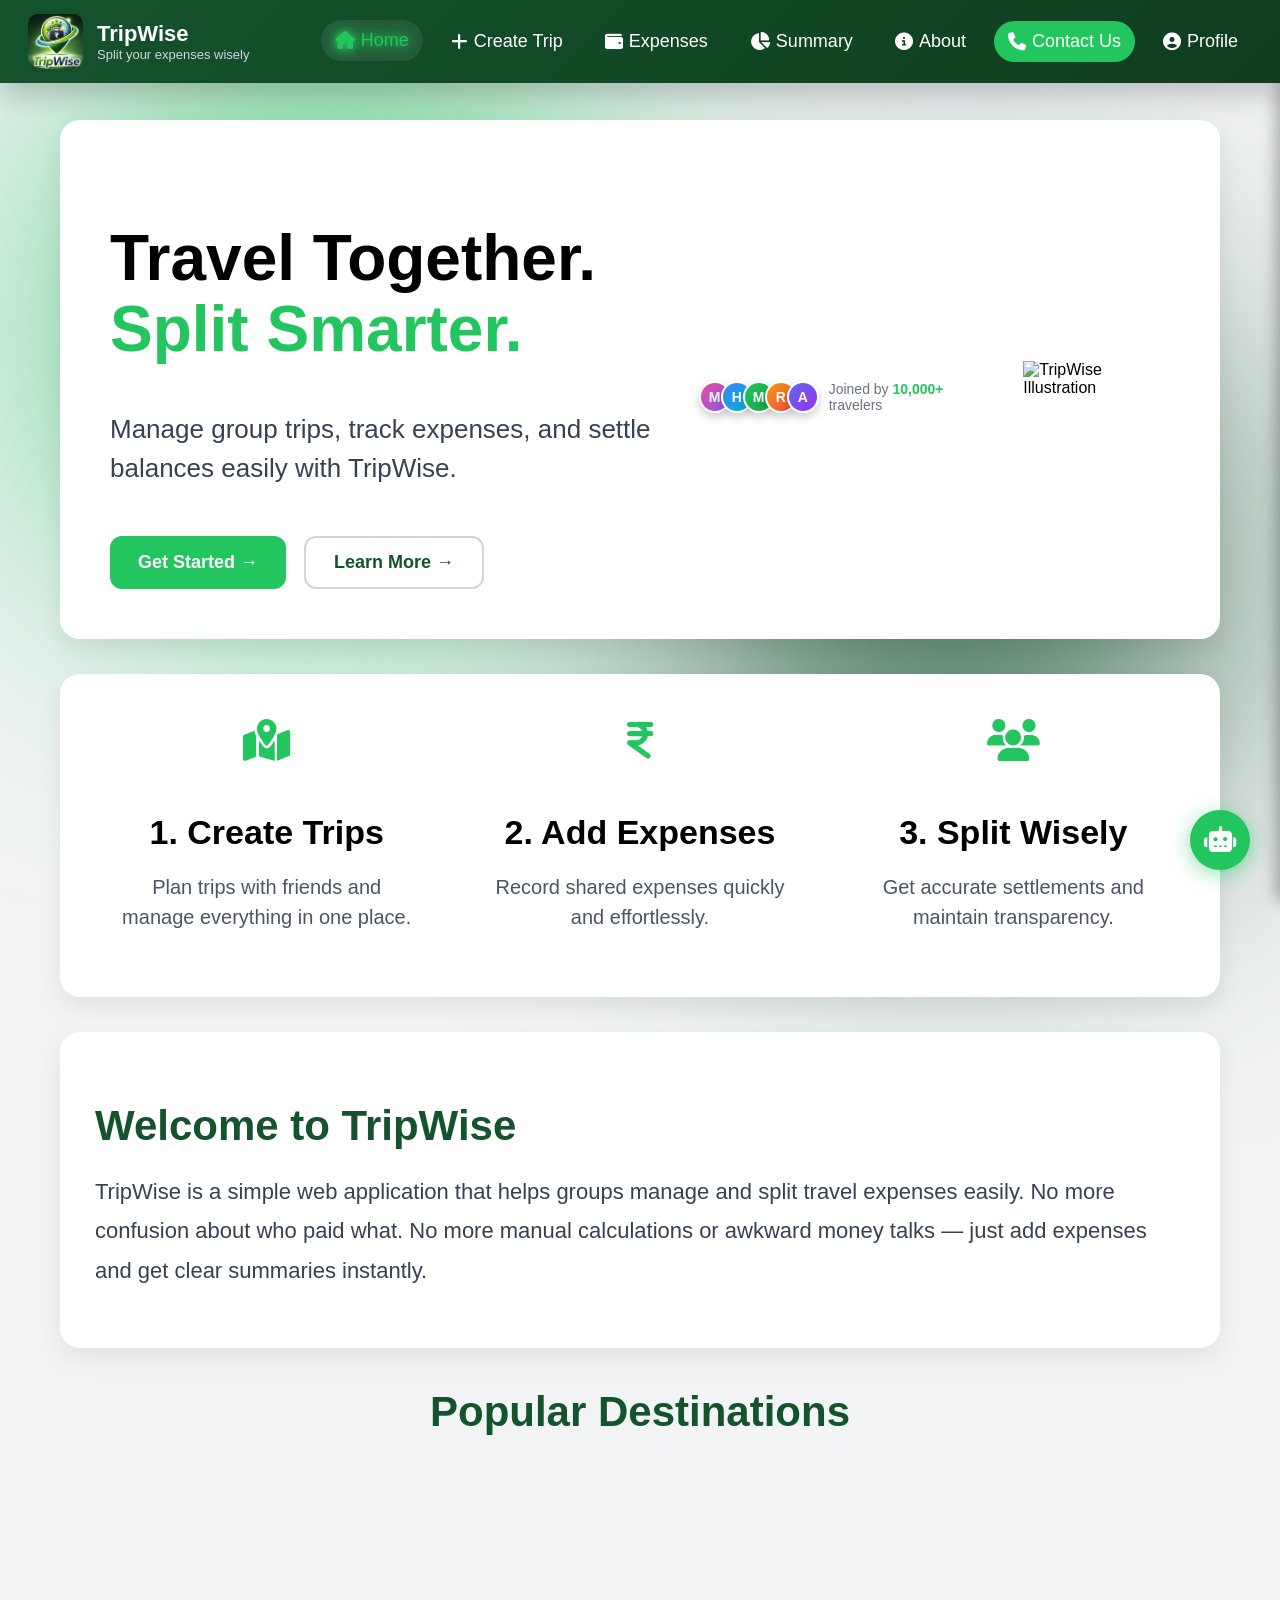
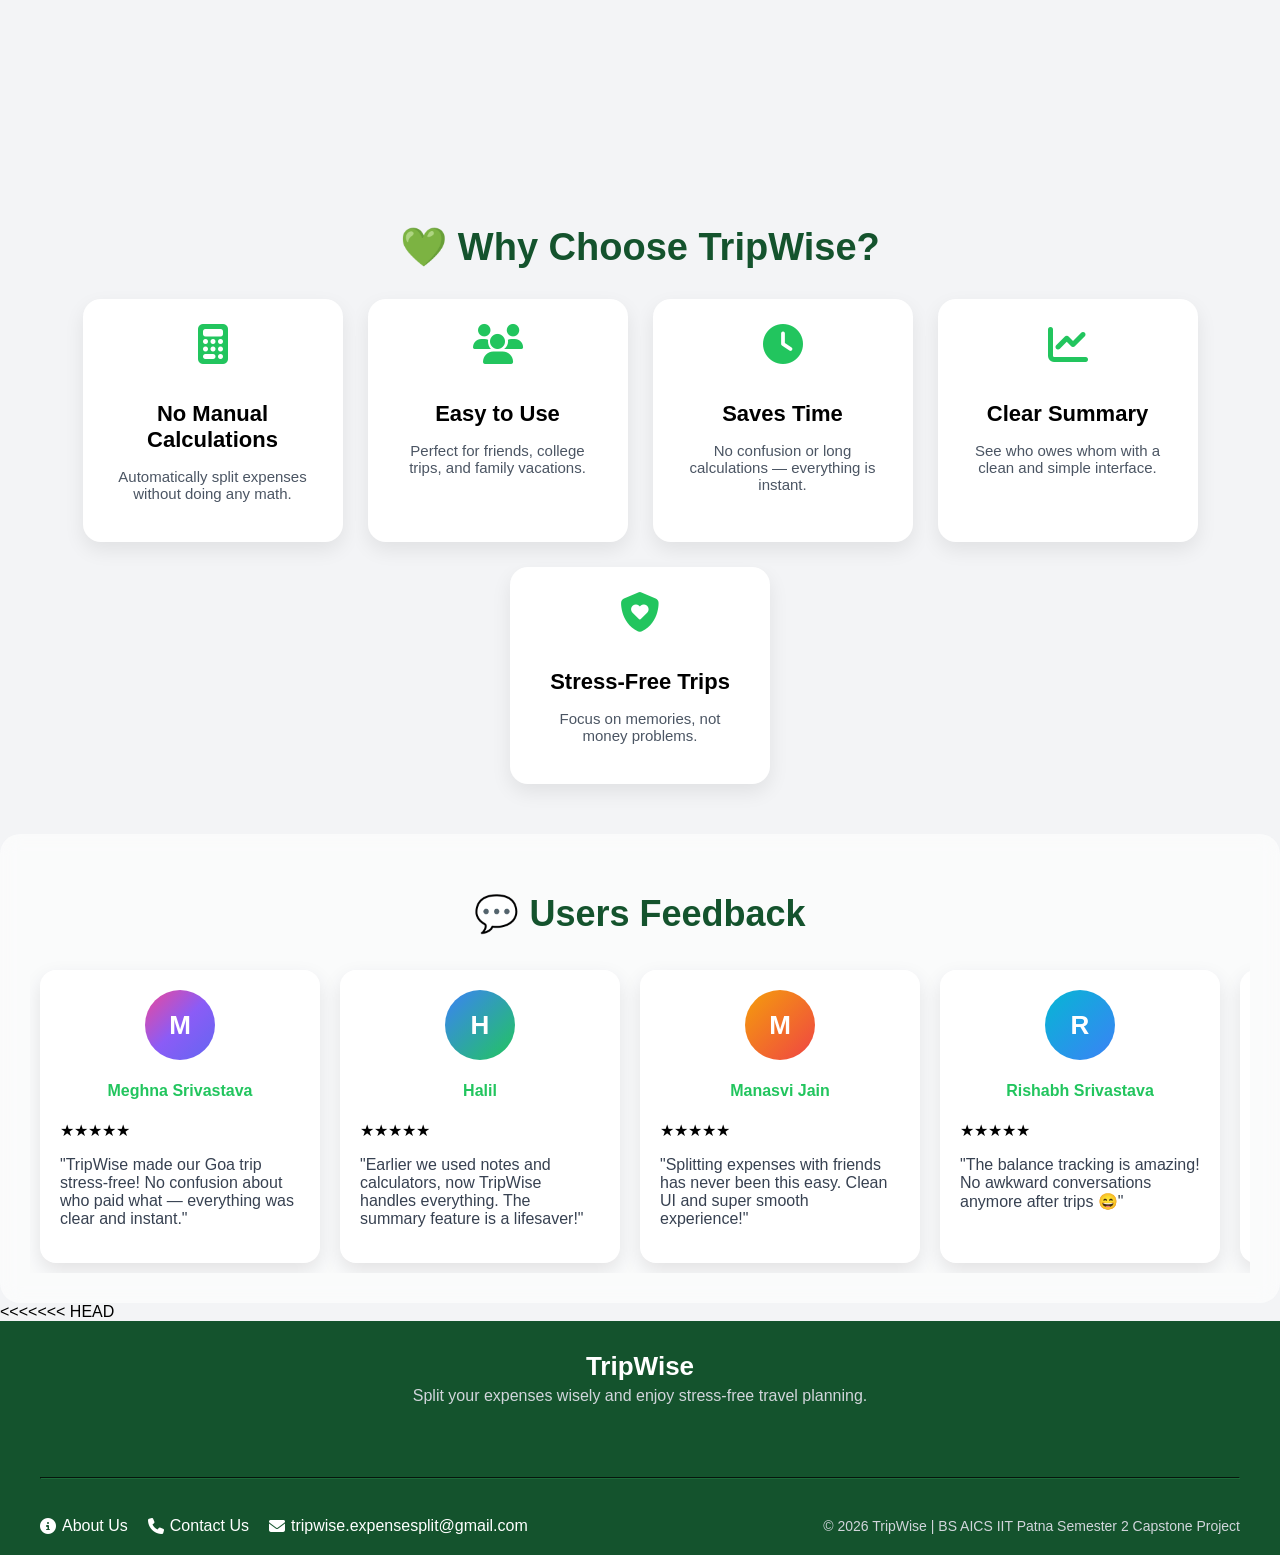
==== commit 3eaa87b9: "Merge branch 'main' of https://github.com/mahik2007/TripWise.github.io" ====
--- a/index.html
+++ b/index.html
@@ -1022,6 +1022,7 @@
 
     <!-- FOOTER -->
 
+<<<<<<< HEAD
     <footer class="footer">
 
         <!-- CENTER TAGLINE -->
@@ -1071,6 +1072,26 @@
         AOS.init({
             duration: 1000,  // animation speed
             once: true       // animate only once
+=======
+<script>
+function toggleChat(){
+    document.getElementById('chat-window').classList.toggle('open');
+}
+async function sendMessage(){
+    const input=document.getElementById('chat-input');
+    const messages=document.getElementById('chat-messages');
+    const userText=input.value.trim();
+    if(!userText) return;
+    messages.innerHTML+=`<div class="user-msg">${userText}</div>`;
+    input.value='';
+    messages.innerHTML+=`<div class="thinking-msg" id="thinking">TripWise AI is thinking...</div>`;
+    messages.scrollTop=messages.scrollHeight;
+    try{
+        const response=await fetch('https://tripwise-backend-1.onrender.com/api/chatbot/',{
+            method:'POST',
+            headers:{'Content-Type':'application/json'},
+            body:JSON.stringify({message:userText})
+>>>>>>> b8c8932709dc0d2e4d3229394f686c0c76dd25a2
         });
     </script>
     <!-- TRIPWISE AI CHAT BUBBLE -->
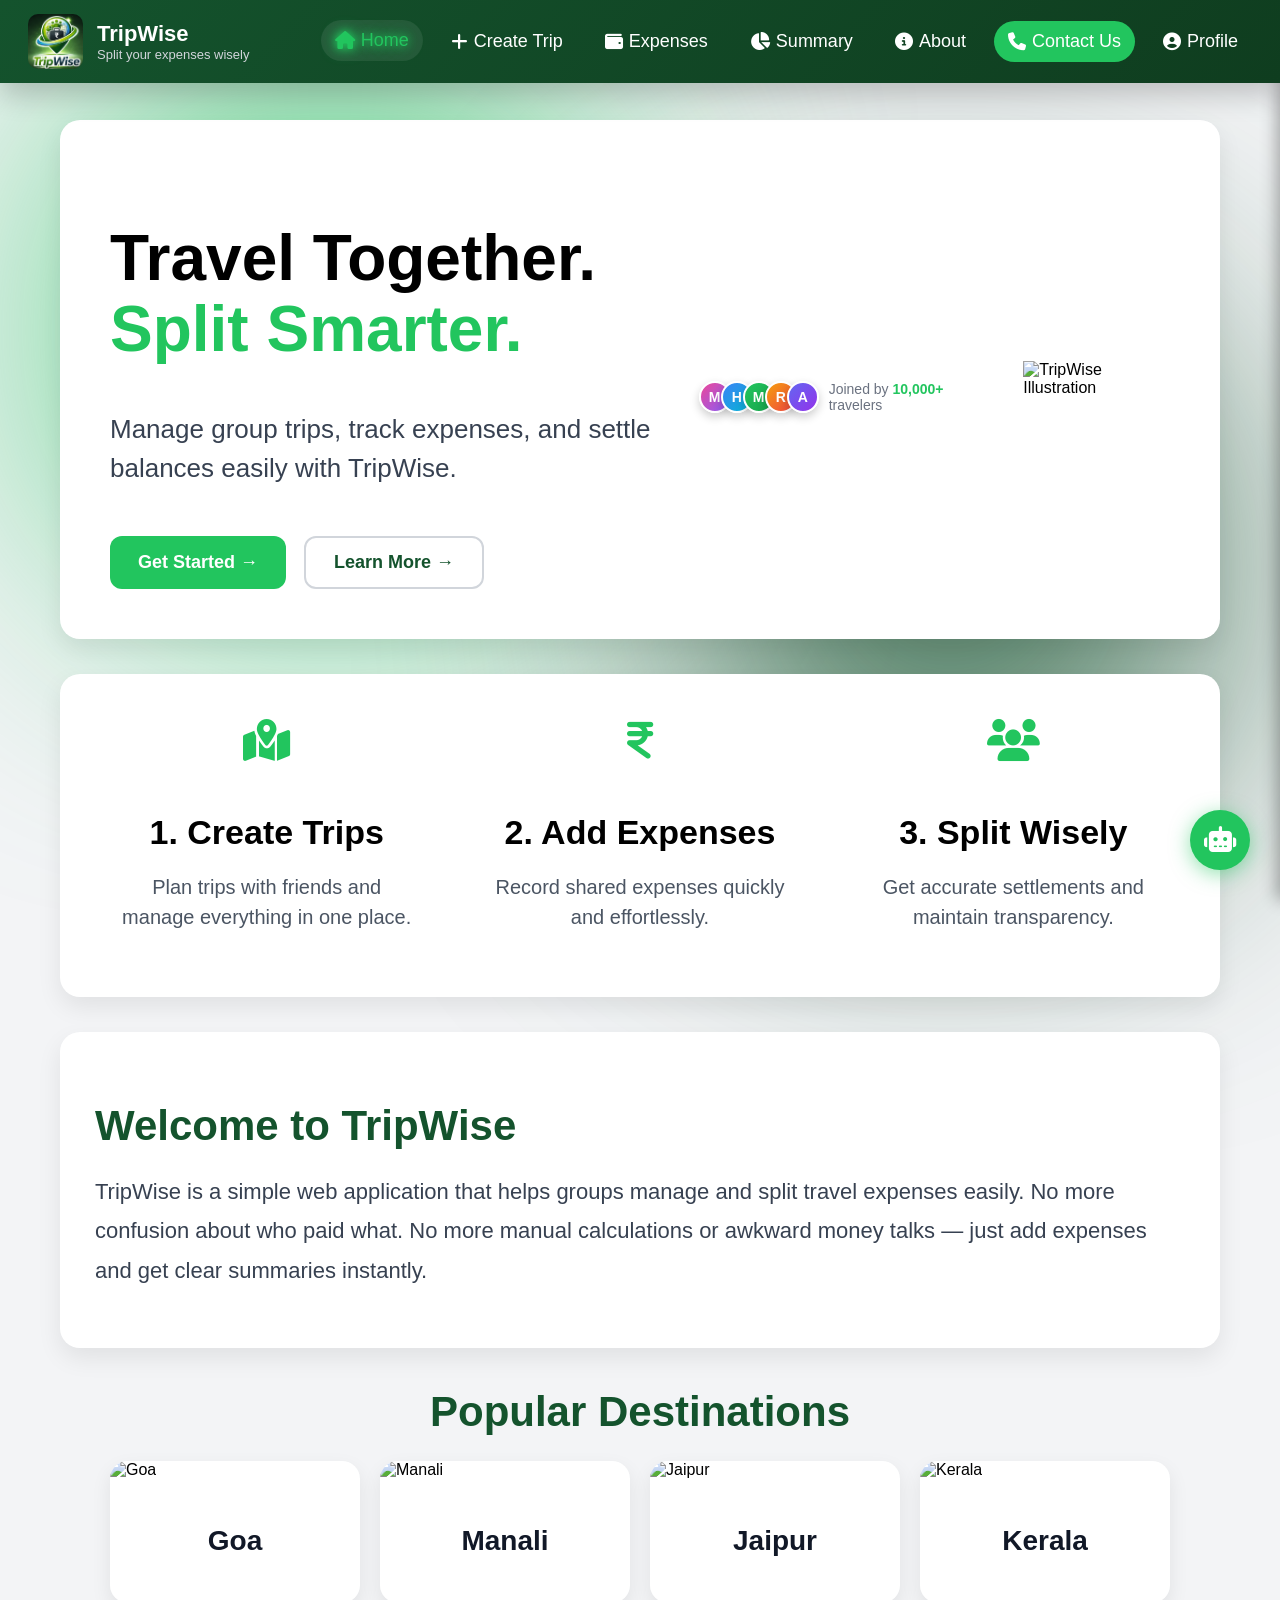
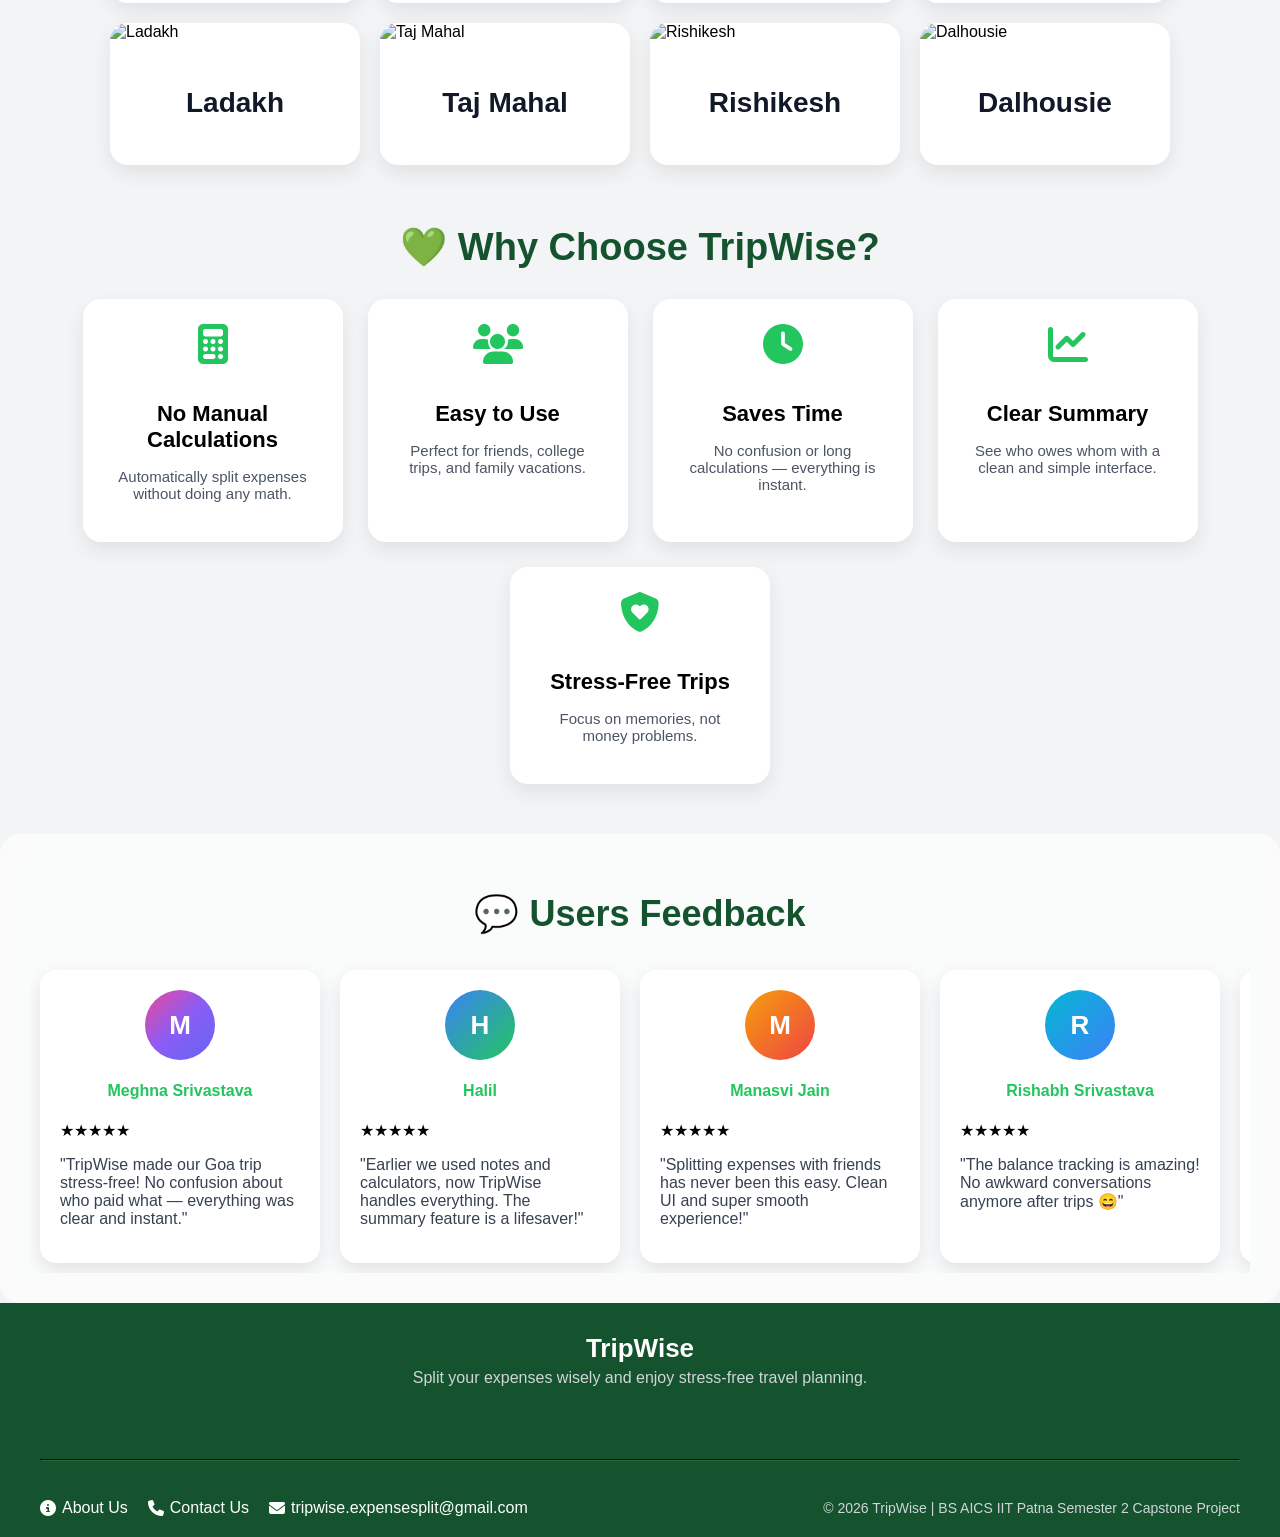
==== commit 25266899: "index.html modified" ====
--- a/index.html
+++ b/index.html
@@ -1022,7 +1022,6 @@
 
     <!-- FOOTER -->
 
-<<<<<<< HEAD
     <footer class="footer">
 
         <!-- CENTER TAGLINE -->
@@ -1072,26 +1071,6 @@
         AOS.init({
             duration: 1000,  // animation speed
             once: true       // animate only once
-=======
-<script>
-function toggleChat(){
-    document.getElementById('chat-window').classList.toggle('open');
-}
-async function sendMessage(){
-    const input=document.getElementById('chat-input');
-    const messages=document.getElementById('chat-messages');
-    const userText=input.value.trim();
-    if(!userText) return;
-    messages.innerHTML+=`<div class="user-msg">${userText}</div>`;
-    input.value='';
-    messages.innerHTML+=`<div class="thinking-msg" id="thinking">TripWise AI is thinking...</div>`;
-    messages.scrollTop=messages.scrollHeight;
-    try{
-        const response=await fetch('https://tripwise-backend-1.onrender.com/api/chatbot/',{
-            method:'POST',
-            headers:{'Content-Type':'application/json'},
-            body:JSON.stringify({message:userText})
->>>>>>> b8c8932709dc0d2e4d3229394f686c0c76dd25a2
         });
     </script>
     <!-- TRIPWISE AI CHAT BUBBLE -->
